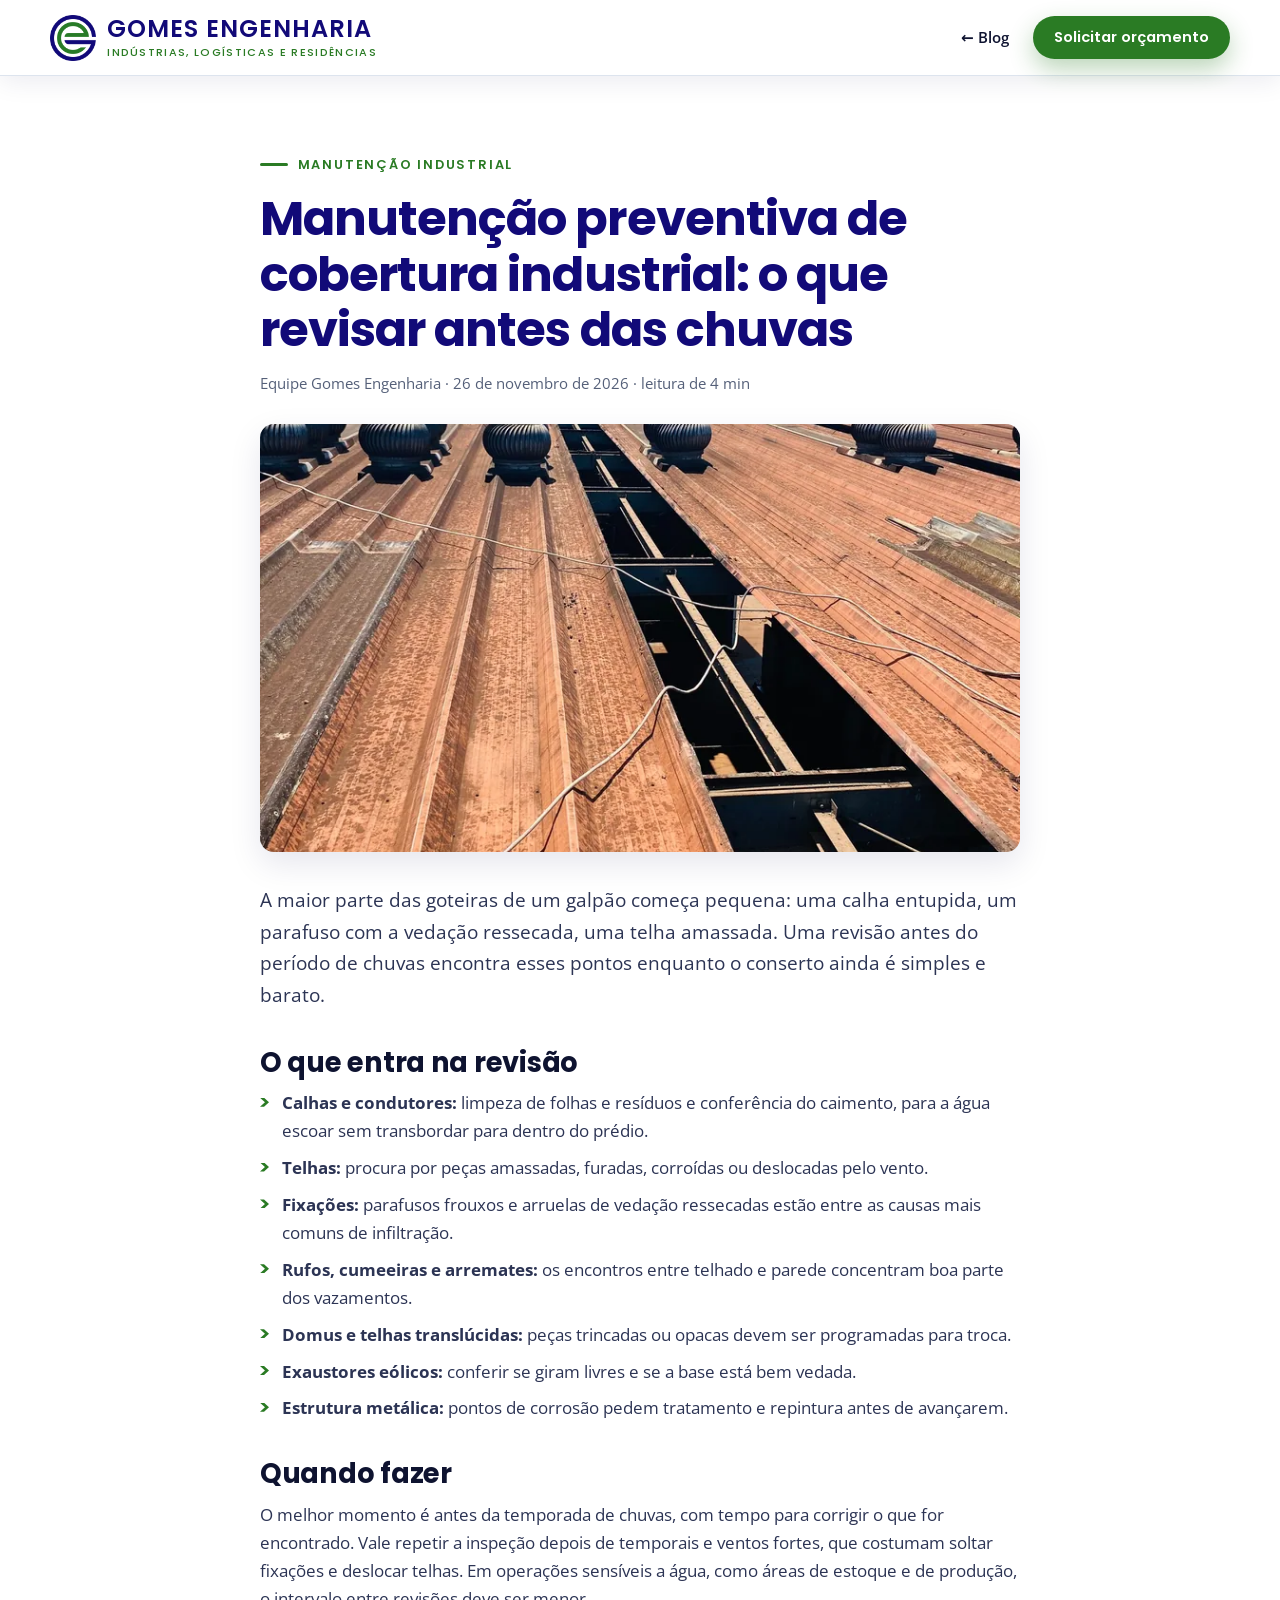
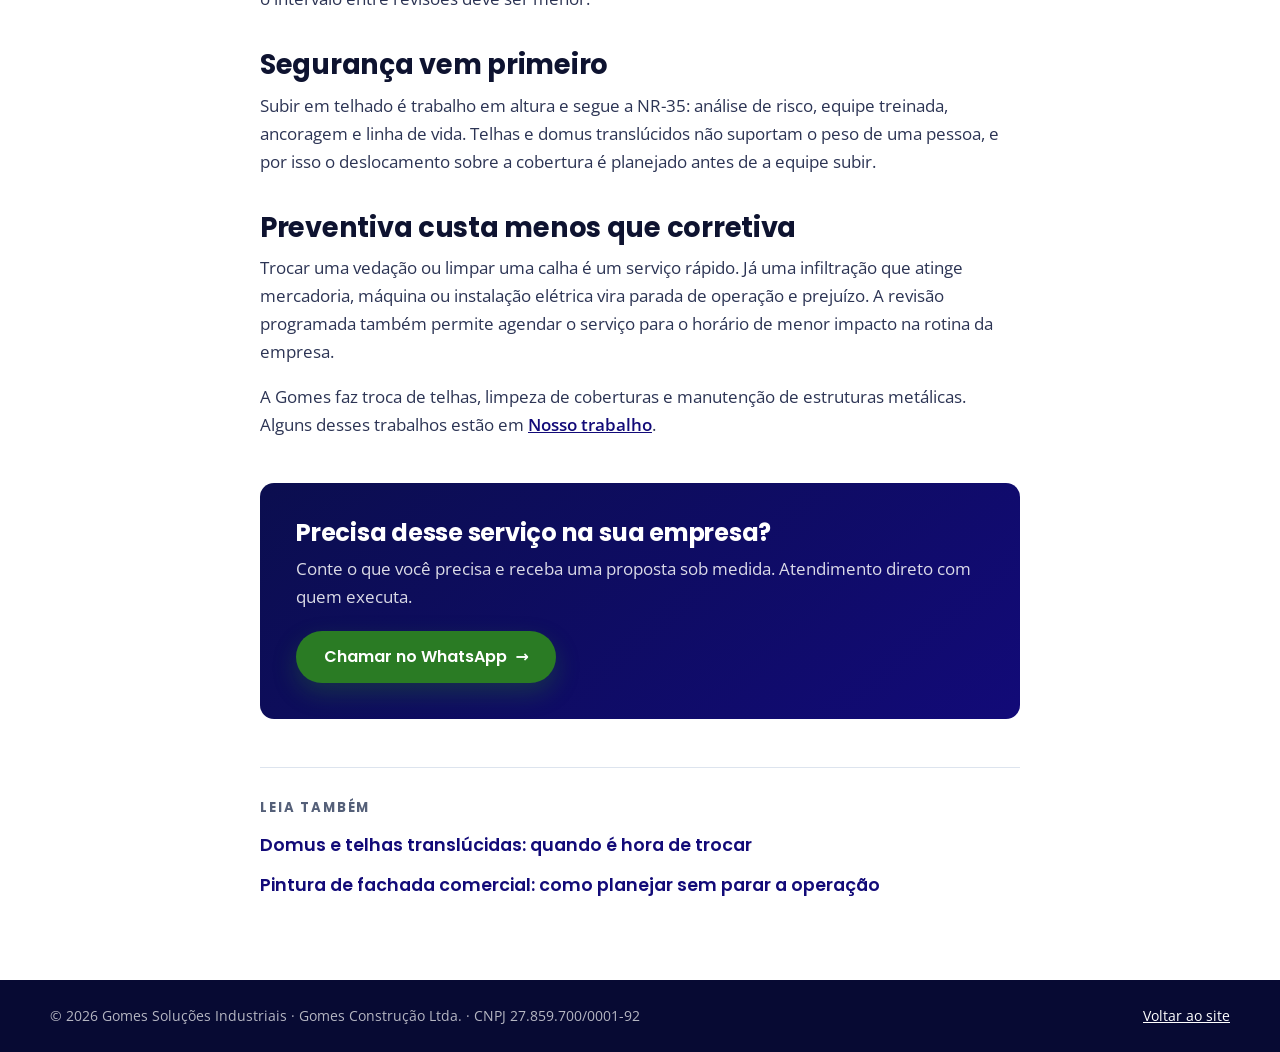
==== blog/manutencao-preventiva-de-cobertura-industrial.html @ 7feea304 "Nosso trabalho em cartões por projeto e blog no lugar de Projetos - Seção Veja nosso trabalho substi" ====
<!DOCTYPE html>
<html lang="pt-BR">
<head>
  <meta charset="utf-8">
  <meta name="viewport" content="width=device-width, initial-scale=1">
  <title>Manutenção preventiva de cobertura industrial: o que revisar antes das chuvas | Gomes Engenharia</title>
  <meta name="description" content="Um roteiro do que inspecionar no telhado do galpão para chegar à temporada de chuvas sem goteiras nem paradas.">
  <meta name="theme-color" content="#0b0e4f">
  <!-- Prévia temporária: impede que o Google indexe este endereço. O script de publicação troca esta linha pelo endereço definitivo. -->
  <meta name="robots" content="noindex, nofollow">

  <meta property="og:type" content="article">
  <meta property="og:locale" content="pt_BR">
  <meta property="og:site_name" content="Gomes Soluções Industriais">
  <meta property="og:title" content="Manutenção preventiva de cobertura industrial: o que revisar antes das chuvas">
  <meta property="og:description" content="Um roteiro do que inspecionar no telhado do galpão para chegar à temporada de chuvas sem goteiras nem paradas.">
  <meta property="og:image" content="../assets/img/projetos/coberturas/capa.webp">
  <meta name="twitter:card" content="summary_large_image">

  <link rel="icon" type="image/png" href="../assets/img/marca/favicon.png">
  <link rel="apple-touch-icon" href="../assets/img/marca/apple-touch-icon.png">

  <link rel="preconnect" href="https://fonts.googleapis.com">
  <link rel="preconnect" href="https://fonts.gstatic.com" crossorigin>
  <link href="https://fonts.googleapis.com/css2?family=Open+Sans:wght@400;600&family=Poppins:wght@500;600;700&display=swap" rel="stylesheet">
  <link rel="stylesheet" href="../assets/css/style.css?v=5">

  <script type="application/ld+json">
  {
    "@context": "https://schema.org",
    "@type": "BlogPosting",
    "headline": "Manutenção preventiva de cobertura industrial: o que revisar antes das chuvas",
    "description": "Um roteiro do que inspecionar no telhado do galpão para chegar à temporada de chuvas sem goteiras nem paradas.",
    "datePublished": "2026-11-26",
    "inLanguage": "pt-BR",
    "author": {
      "@type": "Organization",
      "name": "Gomes Engenharia"
    },
    "publisher": {
      "@type": "Organization",
      "name": "Gomes Soluções Industriais"
    }
  }
  </script>
</head>
<body>
  <a class="skip-link" href="#conteudo">Pular para o conteúdo</a>

  <header class="site-header is-scrolled">
    <div class="container header-inner">
      <a class="brand" href="../" aria-label="Gomes Engenharia, ir para o início">
        <img src="../assets/img/marca/simbolo.png" alt="" width="46" height="46">
        <span class="brand-text"><strong>GOMES ENGENHARIA</strong><small>Indústrias, Logísticas e Residências</small></span>
      </a>
      <nav class="post-nav" aria-label="Principal">
        <a class="post-voltar" href="../#blog">← Blog</a>
        <a class="btn btn-primary btn-sm" href="https://wa.me/5519989090391?text=Ol%C3%A1!%20Gostaria%20de%20solicitar%20um%20or%C3%A7amento." target="_blank" rel="noopener">Solicitar orçamento</a>
      </nav>
    </div>
  </header>

  <main id="conteudo">
    <article class="artigo">
      <p class="eyebrow">Manutenção industrial</p>
      <h1>Manutenção preventiva de cobertura industrial: o que revisar antes das chuvas</h1>
      <p class="artigo-meta">Equipe Gomes Engenharia · <time datetime="2026-11-26">26 de novembro de 2026</time> · leitura de 4 min</p>
      <img class="artigo-capa" src="../assets/img/projetos/coberturas/capa.webp" alt="Cobertura metálica com exaustores eólicos em manutenção" width="800" height="600">
      <p class="artigo-lead">A maior parte das goteiras de um galpão começa pequena: uma calha entupida, um parafuso com a vedação ressecada, uma telha amassada. Uma revisão antes do período de chuvas encontra esses pontos enquanto o conserto ainda é simples e barato.</p>
      <div class="artigo-corpo">
<h2>O que entra na revisão</h2>
<ul>
  <li><strong>Calhas e condutores:</strong> limpeza de folhas e resíduos e conferência do caimento, para a água escoar sem transbordar para dentro do prédio.</li>
  <li><strong>Telhas:</strong> procura por peças amassadas, furadas, corroídas ou deslocadas pelo vento.</li>
  <li><strong>Fixações:</strong> parafusos frouxos e arruelas de vedação ressecadas estão entre as causas mais comuns de infiltração.</li>
  <li><strong>Rufos, cumeeiras e arremates:</strong> os encontros entre telhado e parede concentram boa parte dos vazamentos.</li>
  <li><strong>Domus e telhas translúcidas:</strong> peças trincadas ou opacas devem ser programadas para troca.</li>
  <li><strong>Exaustores eólicos:</strong> conferir se giram livres e se a base está bem vedada.</li>
  <li><strong>Estrutura metálica:</strong> pontos de corrosão pedem tratamento e repintura antes de avançarem.</li>
</ul>

<h2>Quando fazer</h2>
<p>O melhor momento é antes da temporada de chuvas, com tempo para corrigir o que for encontrado. Vale repetir a inspeção depois de temporais e ventos fortes, que costumam soltar fixações e deslocar telhas. Em operações sensíveis a água, como áreas de estoque e de produção, o intervalo entre revisões deve ser menor.</p>

<h2>Segurança vem primeiro</h2>
<p>Subir em telhado é trabalho em altura e segue a NR-35: análise de risco, equipe treinada, ancoragem e linha de vida. Telhas e domus translúcidos não suportam o peso de uma pessoa, e por isso o deslocamento sobre a cobertura é planejado antes de a equipe subir.</p>

<h2>Preventiva custa menos que corretiva</h2>
<p>Trocar uma vedação ou limpar uma calha é um serviço rápido. Já uma infiltração que atinge mercadoria, máquina ou instalação elétrica vira parada de operação e prejuízo. A revisão programada também permite agendar o serviço para o horário de menor impacto na rotina da empresa.</p>
<p>A Gomes faz troca de telhas, limpeza de coberturas e manutenção de estruturas metálicas. Alguns desses trabalhos estão em <a href="../#trabalho">Nosso trabalho</a>.</p>
      </div>

      <aside class="artigo-cta">
        <h2>Precisa desse serviço na sua empresa?</h2>
        <p>Conte o que você precisa e receba uma proposta sob medida. Atendimento direto com quem executa.</p>
        <a class="btn btn-primary btn-seta" href="https://wa.me/5519989090391?text=Ol%C3%A1!%20Gostaria%20de%20solicitar%20um%20or%C3%A7amento." target="_blank" rel="noopener">Chamar no WhatsApp</a>
      </aside>

      <nav class="artigo-outros" aria-label="Outros artigos">
        <h2>Leia também</h2>
        <ul>
        <li><a href="quando-trocar-domus-e-telhas-translucidas.html">Domus e telhas translúcidas: quando é hora de trocar</a></li>
        <li><a href="pintura-de-fachada-comercial-sem-parar-a-operacao.html">Pintura de fachada comercial: como planejar sem parar a operação</a></li>
        </ul>
      </nav>
    </article>
  </main>

  <footer class="rodape-simples">
    <div class="container">
      <p>© 2026 Gomes Soluções Industriais · Gomes Construção Ltda. · CNPJ 27.859.700/0001-92</p>
      <p><a href="../">Voltar ao site</a></p>
    </div>
  </footer>
</body>
</html>
---- assets/css/style.css ----
/* ==========================================================================
   Gomes Soluções Industriais — estilos do site
   Cores e fontes da marca ficam nas variáveis abaixo.
   ========================================================================== */

:root {
  --navy-950: #070a33;
  --navy-900: #0b0e4f;
  --navy-700: #120a78;   /* azul do logo */
  --navy-500: #2b30a6;
  --green-700: #23661e;
  --green-600: #2a7b24;  /* verde do logo */
  --green-400: #5fd072;
  --ink: #0e1330;
  --muted: #556079;
  --line: #dde4ee;
  --bg: #ffffff;
  --bg-soft: #f2f5f9;
  --radius: 14px;
  --shadow: 0 12px 32px rgba(11, 14, 79, .10);
  --shadow-lg: 0 24px 60px rgba(7, 10, 51, .22);
  --container: 1180px;
  --header-h: 76px;
  --font-title: "Poppins", "Segoe UI", system-ui, sans-serif;
  --font-body: "Open Sans", "Segoe UI", system-ui, sans-serif;
}

*, *::before, *::after { box-sizing: border-box; }

html { scroll-behavior: smooth; scroll-padding-top: calc(var(--header-h) + 12px); }

body {
  margin: 0;
  font-family: var(--font-body);
  font-size: 1.0625rem;
  line-height: 1.65;
  color: var(--ink);
  background: var(--bg);
  -webkit-font-smoothing: antialiased;
}

img { max-width: 100%; height: auto; display: block; }
a { color: inherit; }
ul { margin: 0; padding: 0; list-style: none; }
p { margin: 0 0 1em; }
h1, h2, h3, h4 { font-family: var(--font-title); line-height: 1.15; margin: 0 0 .5em; letter-spacing: -.01em; }
h2 { font-size: clamp(1.75rem, 1.2rem + 2vw, 2.6rem); font-weight: 700; }
h3 { font-size: 1.2rem; font-weight: 600; }

:focus-visible { outline: 3px solid var(--green-400); outline-offset: 3px; border-radius: 4px; }

.container { width: min(100% - 2.5rem, var(--container)); margin-inline: auto; }

.sr-only {
  position: absolute; width: 1px; height: 1px; padding: 0; margin: -1px;
  overflow: hidden; clip: rect(0, 0, 0, 0); white-space: nowrap; border: 0;
}

.skip-link {
  position: absolute; left: 1rem; top: -4rem; z-index: 200;
  background: var(--navy-900); color: #fff; padding: .7rem 1rem; border-radius: 8px;
}
.skip-link:focus { top: 1rem; }

/* ---------- botões ---------- */
.btn {
  display: inline-flex; align-items: center; justify-content: center; gap: .55rem;
  font-family: var(--font-title); font-weight: 600; font-size: 1rem; line-height: 1;
  padding: 1rem 1.6rem; border-radius: 999px; border: 2px solid transparent;
  text-decoration: none; cursor: pointer;
  transition: transform .18s ease, background-color .18s ease, box-shadow .18s ease, border-color .18s ease;
}
.btn svg { width: 1.25em; height: 1.25em; fill: currentColor; flex: none; }
.btn:hover { transform: translateY(-2px); }
.btn-primary { background: var(--green-600); color: #fff; box-shadow: 0 10px 24px rgba(42, 123, 36, .32); }
.btn-primary:hover { background: var(--green-700); }
.btn-ghost { border-color: rgba(255, 255, 255, .55); color: #fff; }
.btn-ghost:hover { background: rgba(255, 255, 255, .12); border-color: #fff; }
.btn-sm { padding: .75rem 1.2rem; font-size: .92rem; }
.btn-block { width: 100%; }

/* ---------- textos de apoio ---------- */
.eyebrow {
  display: inline-flex; align-items: center; gap: .6rem;
  font-family: var(--font-title); font-weight: 600; font-size: .8rem;
  letter-spacing: .14em; text-transform: uppercase; color: var(--green-600);
  margin-bottom: 1rem;
}
.eyebrow::before { content: ""; width: 28px; height: 3px; border-radius: 2px; background: currentColor; }
.eyebrow-light { color: var(--green-400); }

.section { padding: clamp(4rem, 3rem + 5vw, 7rem) 0; }
.section-soft { background: var(--bg-soft); }
.section-head { max-width: 720px; margin-bottom: clamp(2rem, 1.5rem + 2vw, 3.25rem); }
.section-head p:last-child { color: var(--muted); font-size: 1.1rem; margin: 0; }

/* ---------- cabeçalho ---------- */
.site-header {
  position: sticky; top: 0; z-index: 100; height: var(--header-h);
  background: rgba(255, 255, 255, .94); backdrop-filter: saturate(160%) blur(10px);
  border-bottom: 1px solid transparent; transition: border-color .2s ease, box-shadow .2s ease;
}
.site-header.is-scrolled { border-color: var(--line); box-shadow: 0 6px 24px rgba(11, 14, 79, .08); }
.header-inner { height: 100%; display: flex; align-items: center; justify-content: space-between; gap: 1.5rem; }

.brand { display: inline-flex; align-items: center; gap: .7rem; text-decoration: none; color: var(--navy-700); }
.brand img { width: 46px; height: 46px; }
.brand-text { display: flex; flex-direction: column; line-height: 1; }
/* "GOMES ENGENHARIA" em cima e a frase embaixo, cada uma numa linha só e com a mesma largura */
.brand-text strong { font-family: var(--font-title); font-weight: 600; font-size: 1.5rem; letter-spacing: .04em; white-space: nowrap; }
.brand-text small { font-family: var(--font-title); font-weight: 500; font-size: .69rem; letter-spacing: .12em; text-transform: uppercase; white-space: nowrap; margin-top: .35rem; color: var(--green-600); }
.brand-light { color: #fff; }
.brand-light .brand-text small { color: var(--green-400); }

.site-nav { display: flex; align-items: center; gap: 1.75rem; }
.site-nav ul { display: flex; gap: 1.6rem; }
.site-nav ul a {
  position: relative; text-decoration: none; font-weight: 600; font-size: .95rem; color: var(--ink); padding: .4rem 0;
}
.site-nav ul a::after {
  content: ""; position: absolute; left: 0; right: 0; bottom: -2px; height: 3px; border-radius: 2px;
  background: var(--green-600); transform: scaleX(0); transform-origin: left; transition: transform .2s ease;
}
.site-nav ul a:hover::after, .site-nav ul a.is-active::after { transform: scaleX(1); }

.menu-toggle {
  display: none; width: 46px; height: 46px; border: 0; border-radius: 10px;
  background: var(--bg-soft); cursor: pointer; align-items: center; justify-content: center;
}
.menu-toggle-bars, .menu-toggle-bars::before, .menu-toggle-bars::after {
  display: block; width: 22px; height: 2.5px; border-radius: 2px; background: var(--navy-700);
  transition: transform .2s ease, opacity .2s ease;
}
.menu-toggle-bars { position: relative; }
.menu-toggle-bars::before, .menu-toggle-bars::after { content: ""; position: absolute; left: 0; }
.menu-toggle-bars::before { top: -7px; }
.menu-toggle-bars::after { top: 7px; }
.menu-toggle[aria-expanded="true"] .menu-toggle-bars { background: transparent; }
.menu-toggle[aria-expanded="true"] .menu-toggle-bars::before { transform: translateY(7px) rotate(45deg); }
.menu-toggle[aria-expanded="true"] .menu-toggle-bars::after { transform: translateY(-7px) rotate(-45deg); }

/* ---------- setas (elemento gráfico da marca) ---------- */
.chevrons { display: flex; gap: 0; pointer-events: none; }
.chevrons i {
  display: block; width: 74px; height: 120px; margin-left: -22px;
  background: rgba(255, 255, 255, .13);
  clip-path: polygon(0 0, 46% 0, 100% 50%, 46% 100%, 0 100%, 54% 50%);
}
.chevrons i:first-child { margin-left: 0; }
.chevrons-sm i { width: 30px; height: 46px; margin-left: -9px; background: var(--green-400); }

/* ---------- início ---------- */
.hero {
  position: relative; isolation: isolate; overflow: hidden;
  min-height: min(88vh, 820px); display: flex; align-items: center;
  color: #fff; background: var(--navy-950);
  padding: clamp(4rem, 3rem + 5vw, 7rem) 0 clamp(6rem, 4rem + 6vw, 9rem);
}
.hero-bg { position: absolute; inset: 0; z-index: -2; }
.hero-bg img { width: 100%; height: 100%; object-fit: cover; }
.hero::before {
  content: ""; position: absolute; inset: 0; z-index: -1;
  background: linear-gradient(100deg, rgba(7, 10, 51, .95) 0%, rgba(11, 14, 79, .88) 50%, rgba(13, 12, 96, .8) 100%);
}
.hero-inner {
  display: grid; align-items: center; column-gap: clamp(1.5rem, 4vw, 4rem);
  grid-template-columns: minmax(0, 1.1fr) minmax(0, .9fr);
  grid-template-areas: "head stage" "body stage";
}
.hero-head { grid-area: head; align-self: end; }
.hero-body { grid-area: body; align-self: start; }
.hero h1 {
  font-size: clamp(2.4rem, 1.2rem + 4vw, 4rem); font-weight: 700; letter-spacing: -.025em;
  margin-bottom: 1.25rem;
}
.hero h1 span { color: var(--green-400); }
.hero .lead { font-size: clamp(1.05rem, 1rem + .4vw, 1.3rem); max-width: 56ch; color: rgba(255, 255, 255, .88); margin-bottom: 2rem; }
.hero-actions { display: flex; flex-wrap: wrap; gap: .9rem; margin-bottom: 2.25rem; }
.hero-points { display: flex; flex-wrap: wrap; gap: .6rem 1.75rem; font-size: .95rem; color: rgba(255, 255, 255, .85); }
.hero-points li { display: flex; align-items: center; gap: .55rem; }
.hero-points li::before {
  content: ""; width: 18px; height: 18px; flex: none; border-radius: 50%;
  background: var(--green-400) url("data:image/svg+xml,%3Csvg xmlns='http://www.w3.org/2000/svg' viewBox='0 0 24 24' fill='none' stroke='%23070a33' stroke-width='3.500' stroke-linecap='round' stroke-linejoin='round'%3E%3Cpath d='m6 12.500 4 4 8-9'/%3E%3C/svg%3E") center / 12px no-repeat;
}
/* ---------- galpão 3D interativo ---------- */
.stage { grid-area: stage; position: relative; justify-self: center; width: min(540px, 100%); aspect-ratio: 1 / 1; }
.stage-ring { position: absolute; inset: 1%; border-radius: 50%; border: 1px solid rgba(255, 255, 255, .13); }
.stage-ring::before {
  content: ""; position: absolute; inset: 7%; border-radius: 50%;
  border: 1.500px dashed rgba(95, 208, 114, .38); animation: girar 60s linear infinite;
}
.stage-halo {
  position: absolute; inset: 9%; border-radius: 50%;
  background: radial-gradient(circle at 38% 30%, rgba(150, 175, 255, .42) 0%, rgba(61, 74, 214, .26) 42%, rgba(7, 10, 51, 0) 72%);
}
.stage-pulse { position: absolute; inset: 9%; border-radius: 50%; border: 2px solid var(--green-400); opacity: 0; pointer-events: none; }
.stage.is-done .stage-pulse { animation: pulso 1.600s ease-out 2; }
.stage-shadow {
  position: absolute; left: 50%; bottom: 17%; width: 66%; height: 9%; transform: translateX(-50%);
  border-radius: 50%; background: radial-gradient(closest-side, rgba(0, 0, 0, .5), transparent);
}
.stage canvas {
  position: absolute; inset: 0; width: 100%; height: 100%;
  cursor: grab; touch-action: pan-y; opacity: 0; transition: opacity .6s ease;
}
.stage.has-3d canvas { opacity: 1; }
.stage canvas.is-dragging { cursor: grabbing; }
.stage-fallback { position: absolute; inset: 0; display: grid; place-items: center; transition: opacity .4s ease; }
.stage-fallback svg { width: 78%; height: 78%; }
.stage.has-3d .stage-fallback { opacity: 0; pointer-events: none; }
.stage.has-3d .stage-shadow { opacity: .55; }

.stage-chip, .stage-hint {
  position: absolute; left: 50%; transform: translateX(-50%); margin: 0; z-index: 3; white-space: nowrap;
  display: inline-flex; align-items: center; gap: .5rem; border-radius: 999px;
  opacity: 0; transition: opacity .5s ease; pointer-events: none;
}
.stage.has-3d .stage-chip, .stage.has-3d .stage-hint { opacity: 1; }
.stage-chip {
  top: 4%; padding: .5rem 1rem; font-family: var(--font-title); font-weight: 600; font-size: .86rem; color: #fff;
  background: rgba(7, 10, 51, .55); border: 1px solid rgba(255, 255, 255, .22); backdrop-filter: blur(8px);
}
.stage-chip i { width: 9px; height: 9px; border-radius: 50%; background: #f2b705; transition: background-color .3s ease, box-shadow .3s ease; }
.stage-chip.is-done i { background: var(--green-400); box-shadow: 0 0 0 4px rgba(95, 208, 114, .28); }
.stage-hint { bottom: 3%; font-size: .8rem; color: rgba(255, 255, 255, .72); }
.stage-hint svg { width: 18px; height: 18px; fill: none; stroke: currentColor; stroke-width: 2; stroke-linecap: round; stroke-linejoin: round; }
.stage.was-dragged .stage-hint { opacity: 0; }

@keyframes girar { to { transform: rotate(360deg); } }
@keyframes pulso { 0% { opacity: .8; transform: scale(.92); } 100% { opacity: 0; transform: scale(1.12); } }

/* ---------- números ---------- */
.stats { position: relative; z-index: 2; margin-top: -4.25rem; }
.stats-grid {
  display: grid; grid-template-columns: repeat(3, 1fr);
  background: #fff; border-radius: var(--radius); box-shadow: var(--shadow-lg); overflow: hidden;
}
.stat { padding: 1.75rem 2rem; border-left: 1px solid var(--line); }
.stat:first-child { border-left: 0; }
.stat strong { display: block; font-family: var(--font-title); font-weight: 700; font-size: clamp(1.6rem, 1.2rem + 1.4vw, 2.3rem); color: var(--navy-700); line-height: 1.1; margin-bottom: .35rem; }
.stat > span { color: var(--muted); font-size: .98rem; line-height: 1.45; display: block; }

/* ---------- quem somos ---------- */
.split { display: grid; grid-template-columns: minmax(0, 5fr) minmax(0, 6fr); gap: clamp(2rem, 1rem + 5vw, 5rem); align-items: center; }
.split-media { position: relative; }
.split-media img { border-radius: var(--radius); box-shadow: var(--shadow-lg); width: 100%; aspect-ratio: 9 / 10; object-fit: cover; }
.split-media::before {
  content: ""; position: absolute; inset: 1.25rem -1.25rem -1.25rem 1.25rem; z-index: -1;
  border-radius: var(--radius); background: var(--navy-700);
}
.badge-anos {
  position: absolute; left: -1rem; bottom: 2rem; background: var(--green-600); color: #fff;
  border-radius: 12px; padding: 1rem 1.25rem; box-shadow: var(--shadow-lg); line-height: 1.1;
}
.badge-anos strong { display: block; font-family: var(--font-title); font-size: 2.1rem; font-weight: 700; }
.badge-anos span { font-size: .82rem; letter-spacing: .04em; }
.split-text > p:not(.eyebrow) { color: #2c3454; }

.proposito {
  margin: 1.75rem 0; padding: 1.4rem 1.6rem; border-left: 4px solid var(--green-600);
  background: var(--bg-soft); border-radius: 0 var(--radius) var(--radius) 0;
}
.proposito p { margin: 0; }
.proposito-titulo { font-family: var(--font-title); font-weight: 600; color: var(--navy-700); margin-bottom: .35rem !important; }

.pilares { display: grid; grid-template-columns: repeat(3, 1fr); gap: 1rem; }
.pilares li { border-top: 3px solid var(--navy-700); padding-top: .85rem; }
.pilares strong { display: block; font-family: var(--font-title); font-weight: 600; color: var(--navy-700); }
.pilares span { font-size: .92rem; color: var(--muted); line-height: 1.45; display: block; }

/* ---------- nosso trabalho: um cartão quadrado por cliente ---------- */
.acervo { display: grid; grid-template-columns: repeat(3, 1fr); gap: 1.5rem; }
.pasta-card {
  position: relative; isolation: isolate; display: grid; place-items: center; aspect-ratio: 1 / 1;
  width: 100%; padding: 1.25rem; border: 0; border-radius: 18px; overflow: hidden; cursor: pointer;
  font: inherit; color: #fff; text-align: center; background: var(--navy-900); box-shadow: var(--shadow);
}
.pasta-card-fundo {
  position: absolute; inset: 0; z-index: -2; width: 100%; height: 100%; object-fit: cover;
  transition: transform .7s cubic-bezier(.2, .7, .2, 1);
}
.pasta-card::after {
  content: ""; position: absolute; inset: 0; z-index: -1;
  background: linear-gradient(180deg, rgba(7, 10, 51, .38) 0%, rgba(7, 10, 51, .84) 100%);
  transition: opacity .35s ease;
}
.pasta-card-frente { display: flex; flex-direction: column; align-items: center; gap: .7rem; }
.pasta-card-logo {
  width: clamp(84px, 38%, 148px); aspect-ratio: 1 / 1; padding: 9%; border-radius: 50%; background: #fff;
  display: grid; place-items: center; box-shadow: 0 14px 34px rgba(0, 0, 0, .35);
  transition: transform .35s cubic-bezier(.2, .7, .2, 1);
}
.pasta-card-logo img { width: 100%; height: 100%; object-fit: contain; border-radius: 50%; }
.pasta-card-nome { font-family: var(--font-title); font-weight: 600; font-size: clamp(1.2rem, 1rem + 1vw, 1.7rem); line-height: 1.15; letter-spacing: -.01em; }
.pasta-card-meta {
  font-size: .82rem; font-weight: 600; padding: .35rem .8rem; border-radius: 999px;
  background: rgba(255, 255, 255, .16); border: 1px solid rgba(255, 255, 255, .28); backdrop-filter: blur(6px);
}
button.pasta-card:hover .pasta-card-fundo, button.pasta-card:focus-visible .pasta-card-fundo { transform: scale(1.08); }
button.pasta-card:hover::after { opacity: .82; }
button.pasta-card:hover .pasta-card-logo, button.pasta-card:focus-visible .pasta-card-logo { transform: translateY(-5px) scale(1.06); }
button.pasta-card:active .pasta-card-logo { transform: scale(.94); }
/* logos que são uma palavra (não um símbolo redondo) ficam numa plaquinha retangular */
.pasta-card-logo.is-larga { width: clamp(96px, 52%, 190px); aspect-ratio: 5 / 2; padding: 5% 7%; border-radius: 14px; }
.pasta-card-logo.is-larga img { border-radius: 0; }
.pasta-card-sub { font-size: .95rem; line-height: 1.35; color: rgba(255, 255, 255, .86); max-width: 24ch; }
/* último cartão: chamada para orçamento */
.pasta-card-cta {
  cursor: default; padding: 1.75rem; place-items: center start; text-align: left;
  background: linear-gradient(140deg, var(--navy-900), var(--navy-700));
}
.pasta-card-cta::after { display: none; }
.pasta-card-cta .pasta-card-frente { align-items: flex-start; gap: .6rem; }
.pasta-card-cta h3 { font-size: clamp(1.2rem, 1rem + .9vw, 1.5rem); margin: .6rem 0 0; }
.pasta-card-cta p { margin: 0 0 .5rem; color: rgba(255, 255, 255, .82); font-size: .98rem; }

/* ---------- blog: cartões na página inicial ---------- */
.posts { display: grid; grid-template-columns: repeat(3, 1fr); gap: 1.75rem; }
.post-card { display: flex; flex-direction: column; }
.post-capa { display: block; border-radius: 16px; overflow: hidden; background: var(--navy-900); }
.post-capa img { width: 100%; aspect-ratio: 16 / 10; object-fit: cover; transition: transform .45s ease, opacity .3s ease; }
.post-card:hover .post-capa img { transform: scale(1.06); opacity: .86; }
.post-info { padding: 1.1rem .15rem 0; display: flex; flex-direction: column; flex: 1; }
.post-cat { font-family: var(--font-title); font-size: .72rem; font-weight: 600; letter-spacing: .12em; text-transform: uppercase; color: var(--green-400); margin-bottom: .5rem; }
.post-info h3 { font-size: 1.25rem; font-weight: 600; line-height: 1.3; margin-bottom: .55rem; }
.post-info h3 a { text-decoration: none; }
.post-info h3 a:hover { text-decoration: underline; }
.post-resumo { color: rgba(255, 255, 255, .7); font-size: .97rem; margin-bottom: 1rem; }
.post-card .link-seta { margin-top: auto; align-self: flex-start; color: #fff; }

/* ---------- blog: página do artigo (blog/*.html) ---------- */
.post-nav { display: flex; align-items: center; gap: 1.5rem; }
.post-voltar { font-weight: 600; font-size: .95rem; text-decoration: none; color: var(--ink); white-space: nowrap; }
.post-voltar:hover { color: var(--green-600); }
.artigo { width: min(100% - 2.5rem, 760px); margin-inline: auto; padding: clamp(2.5rem, 2rem + 3vw, 4.5rem) 0 clamp(3rem, 2rem + 4vw, 5rem); }
.artigo h1 { font-size: clamp(1.9rem, 1.3rem + 2.6vw, 3rem); font-weight: 700; letter-spacing: -.02em; color: var(--navy-700); margin-bottom: .9rem; }
.artigo-meta { color: var(--muted); font-size: .95rem; margin-bottom: 1.75rem; }
.artigo-capa { width: 100%; aspect-ratio: 16 / 9; object-fit: cover; border-radius: var(--radius); box-shadow: var(--shadow); margin-bottom: 2rem; }
.artigo-lead { font-size: 1.2rem; color: #2c3454; }
.artigo-corpo h2 { font-size: clamp(1.35rem, 1.1rem + 1vw, 1.7rem); color: var(--ink); margin: 2.25rem 0 .7rem; }
.artigo-corpo p { color: #2c3454; }
.artigo-corpo ul { display: grid; gap: .55rem; margin: 0 0 1.25rem; }
.artigo-corpo li { position: relative; padding-left: 1.4rem; color: #2c3454; }
.artigo-corpo li::before {
  content: ""; position: absolute; left: 0; top: .5em; width: 9px; height: 9px;
  background: var(--green-600); clip-path: polygon(0 0, 45% 0, 100% 50%, 45% 100%, 0 100%, 55% 50%);
}
.artigo-corpo a { color: var(--navy-700); font-weight: 600; }
.artigo-cta {
  margin-top: 2.75rem; padding: clamp(1.5rem, 1rem + 2vw, 2.25rem); border-radius: var(--radius); color: #fff;
  background: linear-gradient(140deg, var(--navy-900), var(--navy-700));
}
.artigo-cta h2 { color: #fff; font-size: 1.5rem; margin: 0 0 .5rem; }
.artigo-cta p { color: rgba(255, 255, 255, .85); margin-bottom: 1.25rem; }
.artigo-outros { margin-top: 3rem; padding-top: 2rem; border-top: 1px solid var(--line); }
.artigo-outros h2 { font-size: .82rem; letter-spacing: .14em; text-transform: uppercase; color: var(--muted); margin-bottom: 1rem; }
.artigo-outros ul { display: grid; gap: .7rem; }
.artigo-outros a { font-family: var(--font-title); font-weight: 600; font-size: 1.1rem; color: var(--navy-700); text-decoration: none; }
.artigo-outros a:hover { text-decoration: underline; }
.rodape-simples { background: var(--navy-950); color: rgba(255, 255, 255, .7); font-size: .88rem; padding: 1.5rem 0; }
.rodape-simples .container { display: flex; flex-wrap: wrap; justify-content: space-between; gap: .5rem 2rem; }
.rodape-simples p { margin: 0; }
.rodape-simples a { color: #fff; }

/* ---------- pasta aberta: vídeos, fotos e descrição ---------- */
.pasta {
  position: fixed; inset: 0; z-index: 250; display: grid; place-items: center; padding: 1.25rem;
  background: rgba(4, 6, 30, 0); transition: background-color .4s ease;
}
.pasta[hidden] { display: none; }
.pasta.is-open { background: rgba(4, 6, 30, .82); }
.pasta-painel {
  position: relative; width: min(100%, 1040px); max-height: calc(100vh - 2.5rem); max-height: calc(100dvh - 2.5rem);
  display: flex; flex-direction: column; overflow: hidden; border-radius: 20px; background: #fff; box-shadow: var(--shadow-lg);
  transform-origin: 0 0; opacity: 0;
  transition: transform .42s cubic-bezier(.2, .8, .2, 1), opacity .3s ease;
}
.pasta.is-open .pasta-painel { opacity: 1; }
.pasta-conteudo { min-height: 0; overflow-y: auto; overscroll-behavior: contain; padding: clamp(1.25rem, .8rem + 2.4vw, 2.75rem); opacity: 0; transform: translateY(14px); transition: opacity .2s ease, transform .2s ease; }
.pasta.is-open .pasta-conteudo { opacity: 1; transform: none; transition: opacity .4s ease .22s, transform .4s ease .22s; }
.pasta .pasta-fechar { position: absolute; top: .9rem; right: 1.4rem; z-index: 2; background: var(--navy-900); box-shadow: 0 6px 18px rgba(7, 10, 51, .3); }
.pasta .pasta-fechar:hover { background: var(--navy-700); }
.pasta-topo { display: flex; align-items: center; gap: 1.1rem; margin-bottom: 1.5rem; padding-right: 3.5rem; }
.pasta-logo { flex: none; width: 76px; height: 76px; padding: 8px; border-radius: 50%; background: #fff; border: 1px solid var(--line); box-shadow: var(--shadow); }
.pasta-logo img { width: 100%; height: 100%; object-fit: contain; border-radius: 50%; }
.pasta-logo[hidden] { display: none; }
.pasta-logo.is-larga { width: auto; height: 64px; padding: 10px 14px; border-radius: 14px; }
.pasta-logo.is-larga img { width: auto; border-radius: 0; }
#pasta-descricao[hidden], #pasta-itens:empty { display: none; }
.pasta-topo h2 { margin: 0; color: var(--navy-700); }
.pasta-local { margin: 0 0 .2rem; font-family: var(--font-title); font-size: .76rem; font-weight: 600; letter-spacing: .12em; text-transform: uppercase; color: var(--green-600); }
.pasta-texto { max-width: 72ch; }
.pasta-texto h3 { font-size: 1.3rem; color: var(--ink); }
.pasta-texto p { color: var(--muted); }
.pasta-texto ul { display: grid; grid-template-columns: repeat(2, minmax(0, 1fr)); gap: .5rem 1.5rem; font-size: .97rem; }
.pasta-texto li { position: relative; padding-left: 1.35rem; line-height: 1.45; }
.pasta-texto li::before {
  content: ""; position: absolute; left: 0; top: .42em; width: 9px; height: 9px;
  background: var(--green-600); clip-path: polygon(0 0, 45% 0, 100% 50%, 45% 100%, 0 100%, 55% 50%);
}
.pasta-sub {
  display: flex; align-items: center; gap: .8rem; margin: 2.25rem 0 1rem;
  font-size: .8rem; font-weight: 600; letter-spacing: .14em; text-transform: uppercase; color: var(--navy-700);
}
.pasta-sub::after { content: ""; flex: 1; height: 1px; background: var(--line); }
.pasta-sub[hidden] { display: none; }
.pasta-videos { display: grid; grid-template-columns: repeat(2, minmax(0, 1fr)); gap: 1.1rem; }
.pasta-video { margin: 0; }
.pasta-video video { display: block; width: 100%; aspect-ratio: 16 / 9; border-radius: 12px; background: var(--navy-950); object-fit: cover; }
.pasta-video figcaption { margin-top: .5rem; font-size: .92rem; font-weight: 600; color: var(--ink); }
.pasta-fotos { display: grid; grid-template-columns: repeat(3, minmax(0, 1fr)); gap: .7rem; }
.pasta-foto { padding: 0; border: 0; border-radius: 10px; overflow: hidden; cursor: zoom-in; background: var(--navy-900); aspect-ratio: 4 / 3; }
.pasta-foto img { width: 100%; height: 100%; object-fit: cover; transition: transform .4s ease, opacity .3s ease; }
.pasta-foto:hover img, .pasta-foto:focus-visible img { transform: scale(1.07); opacity: .85; }

/* ---------- serviços: lista grande que abre ---------- */
.servicos-wrap { display: grid; grid-template-columns: minmax(0, 4fr) minmax(0, 8fr); gap: clamp(2rem, 1rem + 4vw, 5rem); align-items: start; }
.servicos-head { position: sticky; top: calc(var(--header-h) + 2rem); margin-bottom: 0; }
.servicos-head h2 { font-size: clamp(1.5rem, 1.1rem + 1.3vw, 2.1rem); line-height: 1.25; margin-bottom: 1.5rem; }
.servicos-lista { border-top: 1px solid var(--line); }
.servico-item { border-bottom: 1px solid var(--line); }
.servico-item h3 { margin: 0; font-size: inherit; font-weight: inherit; letter-spacing: inherit; }
.servico-btn {
  width: 100%; display: grid; grid-template-columns: 3.2rem minmax(0, 1fr) auto; align-items: center; gap: .5rem;
  padding: clamp(1.1rem, .8rem + 1vw, 1.75rem) 0; background: none; border: 0; text-align: left; cursor: pointer;
  color: var(--ink); font: inherit;
}
.servico-num { font-family: var(--font-title); font-weight: 600; font-size: .85rem; color: var(--muted); transition: color .2s ease; }
.servico-nome {
  font-family: var(--font-title); font-weight: 500; font-size: clamp(1.3rem, 1rem + 1.9vw, 2.6rem);
  line-height: 1.15; letter-spacing: -.02em; transition: color .2s ease, transform .3s ease;
}
.servico-btn:hover .servico-nome { color: var(--navy-700); transform: translateX(8px); }
.servico-item.is-open .servico-nome { color: var(--navy-700); }
.servico-item.is-open .servico-num { color: var(--green-600); }
.servico-mais {
  position: relative; width: 44px; height: 44px; border-radius: 50%; border: 1.500px solid var(--line);
  transition: background-color .2s ease, border-color .2s ease;
}
.servico-mais::before, .servico-mais::after {
  content: ""; position: absolute; left: 50%; top: 50%; width: 16px; height: 2px; border-radius: 2px;
  background: var(--navy-700); transform: translate(-50%, -50%); transition: transform .3s ease, background-color .2s ease;
}
.servico-mais::after { transform: translate(-50%, -50%) rotate(90deg); }
.servico-item.is-open .servico-mais { background: var(--navy-700); border-color: var(--navy-700); }
.servico-item.is-open .servico-mais::before, .servico-item.is-open .servico-mais::after { background: #fff; }
.servico-item.is-open .servico-mais::after { transform: translate(-50%, -50%) rotate(0deg); }
.servico-painel { display: grid; grid-template-rows: 0fr; transition: grid-template-rows .45s ease; }
.servico-item.is-open .servico-painel { grid-template-rows: 1fr; }
.servico-conteudo {
  min-height: 0; overflow: hidden; visibility: hidden; transition: visibility 0s .45s;
  display: grid; grid-template-columns: minmax(0, 1fr) 240px; gap: 2rem; padding-left: 3.7rem;
}
.servico-item.is-open .servico-conteudo { visibility: visible; transition-delay: 0s; }
.servico-conteudo > div { padding-bottom: 1.75rem; }
.servico-conteudo p { color: var(--muted); margin-bottom: .9rem; }
.servico-conteudo ul { display: grid; gap: .45rem; font-size: .97rem; }
.servico-conteudo li { position: relative; padding-left: 1.35rem; line-height: 1.45; }
.servico-conteudo li::before {
  content: ""; position: absolute; left: 0; top: .42em; width: 9px; height: 9px;
  background: var(--green-600); clip-path: polygon(0 0, 45% 0, 100% 50%, 45% 100%, 0 100%, 55% 50%);
}
.servico-foto { width: 100%; aspect-ratio: 4 / 3; object-fit: cover; border-radius: 12px; margin-bottom: 1.75rem; }
html:not(.js) .servico-painel { grid-template-rows: 1fr; }
html:not(.js) .servico-conteudo { visibility: visible; }

/* ---------- projetos ---------- */
.filtros { display: flex; flex-wrap: wrap; gap: .6rem; margin-bottom: 2rem; }
.filtro {
  font-family: var(--font-title); font-weight: 500; font-size: .92rem; cursor: pointer;
  padding: .65rem 1.15rem; border-radius: 999px; border: 1.500px solid var(--line); background: #fff; color: var(--ink);
  transition: background-color .18s ease, color .18s ease, border-color .18s ease;
}
.filtro:hover { border-color: var(--navy-700); }
.filtro.is-active { background: var(--navy-700); border-color: var(--navy-700); color: #fff; }

.projetos { display: grid; grid-template-columns: repeat(3, 1fr); gap: 1.5rem; }
.projeto { background: #fff; border-radius: var(--radius); overflow: hidden; box-shadow: var(--shadow); display: flex; flex-direction: column; }
.projeto[hidden] { display: none; }
.projeto-capa {
  position: relative; display: block; width: 100%; padding: 0; border: 0; background: var(--navy-900);
  cursor: zoom-in; overflow: hidden;
}
.projeto-capa img { width: 100%; aspect-ratio: 4 / 3; object-fit: cover; transition: transform .45s ease, opacity .3s ease; }
.projeto-capa:hover img, .projeto-capa:focus-visible img { transform: scale(1.06); opacity: .82; }
.projeto-fotos {
  position: absolute; right: .8rem; bottom: .8rem; display: inline-flex; align-items: center; gap: .4rem;
  background: rgba(7, 10, 51, .82); color: #fff; font-size: .8rem; font-weight: 600;
  padding: .35rem .7rem; border-radius: 999px;
}
.projeto-fotos::before {
  content: ""; width: 14px; height: 14px;
  background: url("data:image/svg+xml,%3Csvg xmlns='http://www.w3.org/2000/svg' viewBox='0 0 24 24' fill='none' stroke='white' stroke-width='2.200' stroke-linecap='round' stroke-linejoin='round'%3E%3Crect x='3' y='5' width='18' height='14' rx='2'/%3E%3Ccircle cx='9' cy='10' r='1.800'/%3E%3Cpath d='m4 17 5-4.500 4 3.500 3-2.500 4 3.500'/%3E%3C/svg%3E") center / contain no-repeat;
}
.projeto-info { padding: 1.25rem 1.4rem 1.5rem; }
.projeto-cat { font-family: var(--font-title); font-size: .72rem; font-weight: 600; letter-spacing: .12em; text-transform: uppercase; color: var(--green-600); margin-bottom: .45rem; }
.projeto-info h3 { font-size: 1.12rem; color: var(--navy-700); margin-bottom: .35rem; }
.projeto-local { margin: 0; color: var(--muted); font-size: .94rem; line-height: 1.45; }

.projeto-cta {
  background: var(--navy-700); color: #fff; padding: 2rem 1.75rem; justify-content: center; align-items: flex-start; gap: .25rem;
  background-image: linear-gradient(140deg, var(--navy-900), var(--navy-700));
}
.projeto-cta h3 { font-size: 1.5rem; margin: 1rem 0 .5rem; }
.projeto-cta p { color: rgba(255, 255, 255, .82); margin-bottom: 1.25rem; }

/* ---------- faixa de logos dos clientes ---------- */
.logos { padding: clamp(2.5rem, 2rem + 2vw, 3.750rem) 0 0; }
.logos-titulo {
  text-align: center; font-family: var(--font-title); font-size: .78rem; font-weight: 600;
  letter-spacing: .14em; text-transform: uppercase; color: var(--muted); margin-bottom: 1.25rem;
}
.logos-faixa {
  display: flex; overflow: hidden;
  -webkit-mask-image: linear-gradient(90deg, transparent, #000 9%, #000 91%, transparent);
  mask-image: linear-gradient(90deg, transparent, #000 9%, #000 91%, transparent);
}
.logos-trilho {
  display: flex; flex: none; align-items: center; gap: clamp(2rem, 4vw, 4rem); padding-right: clamp(2rem, 4vw, 4rem);
  animation: rolar 38s linear infinite;
}
.logos-faixa:hover .logos-trilho { animation-play-state: paused; }
.logos-trilho li { width: 138px; height: 62px; display: grid; place-items: center; flex: none; }
.logos-trilho img { max-width: 100%; max-height: 100%; width: auto; height: auto; object-fit: contain; }
@keyframes rolar { to { transform: translateX(-100%); } }

/* ---------- manifesto (texto grande que acende ao rolar) ---------- */
.manifesto { padding: clamp(3.5rem, 2.5rem + 5vw, 7rem) 0 clamp(.5rem, 2vw, 2rem); }
.manifesto-texto {
  margin: 0; max-width: 1040px; font-family: var(--font-title); font-weight: 500;
  font-size: clamp(1.55rem, 1rem + 2.800vw, 3.3rem); line-height: 1.24; letter-spacing: -.02em; color: var(--ink);
}
.manifesto-texto mark {
  background: var(--bg-soft); color: inherit; padding: .02em .34em; border-radius: 999px;
  -webkit-box-decoration-break: clone; box-decoration-break: clone;
}
.js .manifesto-texto .pal { color: rgba(14, 19, 48, .17); transition: color .35s ease, background-color .35s ease; }
.js .manifesto-texto .pal.is-on { color: var(--ink); }
.js .manifesto-texto mark.pal.is-on { background: #e2f3e3; color: var(--green-700); }

/* ---------- faixa de chamada ---------- */
.faixa { position: relative; isolation: isolate; overflow: hidden; color: #fff; text-align: center; padding: clamp(4rem, 3rem + 4vw, 6.500rem) 0; background: var(--navy-950); }
.faixa-bg { position: absolute; inset: 0; z-index: -2; width: 100%; height: 100%; object-fit: cover; }
.faixa::before { content: ""; position: absolute; inset: 0; z-index: -1; background: linear-gradient(180deg, rgba(11, 14, 79, .9), rgba(7, 10, 51, .94)); }
.faixa-inner { max-width: 760px; }
.faixa h2 { font-size: clamp(1.9rem, 1.3rem + 2.600vw, 3rem); }
.faixa p { color: rgba(255, 255, 255, .85); font-size: 1.12rem; margin-bottom: 1.75rem; }

/* ---------- contato ---------- */
.contato { display: grid; grid-template-columns: minmax(0, 1fr) minmax(0, 1fr); gap: clamp(2rem, 1rem + 5vw, 5rem); align-items: start; }
.contato-info > p:not(.eyebrow) { color: var(--muted); font-size: 1.1rem; }
.contato-lista { margin-top: 2rem; display: grid; gap: 1.35rem; }
.contato-lista li { display: flex; gap: 1rem; align-items: flex-start; }
.contato-lista svg {
  flex: none; width: 46px; height: 46px; padding: 11px; border-radius: 12px; background: var(--bg-soft);
  stroke: var(--navy-700); fill: none; stroke-width: 1.800; stroke-linecap: round; stroke-linejoin: round;
}
.contato-lista div { display: flex; flex-direction: column; line-height: 1.5; }
.contato-lista strong { font-family: var(--font-title); font-size: .78rem; letter-spacing: .12em; text-transform: uppercase; color: var(--muted); font-weight: 600; }
.contato-lista a { text-decoration: none; font-weight: 600; color: var(--ink); }
.contato-lista a:hover { color: var(--green-600); text-decoration: underline; }

.contato-form { background: var(--bg-soft); border-radius: var(--radius); padding: clamp(1.5rem, 1rem + 2vw, 2.500rem); border-top: 5px solid var(--navy-700); }
.contato-form h3 { font-size: 1.4rem; color: var(--navy-700); margin-bottom: 1.25rem; }
.campo { margin-bottom: 1.1rem; }
.campo label { display: block; font-weight: 600; font-size: .92rem; margin-bottom: .4rem; }
.opcional { font-weight: 400; color: var(--muted); }
.campo input, .campo select, .campo textarea {
  width: 100%; font: inherit; color: var(--ink); background: #fff;
  padding: .8rem .95rem; border: 1.500px solid var(--line); border-radius: 10px;
  transition: border-color .18s ease, box-shadow .18s ease;
}
.campo textarea { resize: vertical; min-height: 110px; }
.campo input:focus, .campo select:focus, .campo textarea:focus { outline: none; border-color: var(--navy-700); box-shadow: 0 0 0 4px rgba(18, 10, 120, .12); }
.campo .is-invalid { border-color: #c0392b; }
.form-erro { color: #a52a1c; font-weight: 600; font-size: .92rem; margin-bottom: .9rem; }
.form-nota { font-size: .85rem; color: var(--muted); margin: .9rem 0 0; text-align: center; }

/* ---------- rodapé ---------- */
.site-footer { background: var(--navy-950); color: rgba(255, 255, 255, .78); padding-top: clamp(3rem, 2rem + 3vw, 4.500rem); font-size: .96rem; }
.footer-grid { display: grid; grid-template-columns: 1.400fr 1fr 1.200fr; gap: 2.5rem; padding-bottom: 2.5rem; }
.footer-brand p { margin-top: 1rem; color: rgba(255, 255, 255, .7); }
.site-footer h4 { color: #fff; font-size: .82rem; letter-spacing: .14em; text-transform: uppercase; margin-bottom: 1rem; }
.site-footer ul { display: grid; gap: .55rem; }
.site-footer a { text-decoration: none; }
.site-footer ul a:hover { color: #fff; text-decoration: underline; }
.footer-legal {
  display: flex; flex-wrap: wrap; justify-content: space-between; gap: .5rem 2rem;
  border-top: 1px solid rgba(255, 255, 255, .14); padding: 1.4rem 0 1.75rem; font-size: .85rem; color: rgba(255, 255, 255, .6);
}
.footer-legal p { margin: 0; }

/* ---------- WhatsApp flutuante ---------- */
.whats-flutuante {
  position: fixed; right: 1.25rem; bottom: 1.25rem; z-index: 90;
  width: 58px; height: 58px; border-radius: 50%; display: grid; place-items: center;
  background: #25d366; color: #fff; box-shadow: 0 10px 28px rgba(0, 0, 0, .28);
  transition: transform .18s ease;
}
.whats-flutuante:hover { transform: scale(1.08); }
.whats-flutuante svg { width: 32px; height: 32px; fill: currentColor; }

/* ---------- galeria (lightbox) ---------- */
.lightbox {
  position: fixed; inset: 0; z-index: 300; background: rgba(4, 6, 30, .94);
  display: grid; grid-template-columns: auto 1fr auto; align-items: center; gap: .5rem; padding: 1rem;
}
.lightbox[hidden] { display: none; }
.lb-figura { margin: 0; display: flex; flex-direction: column; align-items: center; gap: .9rem; min-width: 0; }
.lb-figura img { max-width: 100%; max-height: calc(100vh - 8.500rem); width: auto; height: auto; border-radius: 8px; box-shadow: 0 20px 60px rgba(0, 0, 0, .5); background: #0b0e4f; }
.lb-figura figcaption { color: #fff; text-align: center; font-size: .95rem; display: flex; flex-direction: column; gap: .15rem; max-width: 70ch; }
#lb-contador { color: rgba(255, 255, 255, .65); font-size: .85rem; }
.lb-btn {
  width: 52px; height: 52px; border-radius: 50%; border: 0; cursor: pointer; display: grid; place-items: center;
  background: rgba(255, 255, 255, .12); color: #fff; transition: background-color .18s ease;
}
.lb-btn:hover { background: rgba(255, 255, 255, .26); }
.lb-btn svg { width: 26px; height: 26px; stroke: currentColor; fill: none; stroke-width: 2.200; stroke-linecap: round; stroke-linejoin: round; }
.lb-fechar { position: absolute; top: 1rem; right: 1rem; z-index: 2; }
body.sem-rolagem { overflow: hidden; }

/* ---------- animação de entrada ---------- */
.js .reveal { opacity: 0; transform: translateY(22px); transition: opacity .6s ease, transform .6s ease; }
.js .reveal.is-visible { opacity: 1; transform: none; }

/* Com "reduzir animações" ligado no aparelho, só a rolagem suave é desligada;
   as demais animações são leves e continuam ativas. */
@media (prefers-reduced-motion: reduce) {
  html { scroll-behavior: auto; }
}

/* ---------- notebooks: menu completo um pouco mais junto para caber ao lado do nome ---------- */
@media (min-width: 1121px) and (max-width: 1180px) {
  .site-nav { gap: 1.25rem; }
  .site-nav ul { gap: 1.2rem; }
}

/* ---------- até 1120px o menu vira botão (o nome "GOMES ENGENHARIA" não cabe ao lado do menu completo) ---------- */
@media (max-width: 1120px) {
  .menu-toggle { display: inline-flex; }
  .site-nav {
    position: absolute; top: var(--header-h); left: 0; right: 0;
    flex-direction: column; align-items: stretch; gap: 1rem;
    background: #fff; padding: 1rem 1.25rem 1.5rem; border-bottom: 1px solid var(--line);
    box-shadow: 0 18px 30px rgba(11, 14, 79, .12);
    display: none;
  }
  .site-nav.is-open { display: flex; }
  .site-nav ul { flex-direction: column; gap: 0; }
  .site-nav ul a { display: block; padding: .9rem .25rem; border-bottom: 1px solid var(--line); font-size: 1.05rem; }
  .site-nav ul a::after { display: none; }
  .site-nav ul a.is-active { color: var(--green-600); }
}

/* ---------- telas médias ---------- */
@media (max-width: 1020px) {
  .hero-inner { grid-template-columns: 1fr; grid-template-areas: "head" "stage" "body"; }
  .hero-head { align-self: auto; }
  .stage { width: min(440px, 88vw); margin: .25rem auto 1.5rem; }

  .acervo, .projetos, .posts { grid-template-columns: repeat(2, 1fr); }
  .split, .contato { grid-template-columns: 1fr; }
  .split-media { max-width: 520px; }
  .footer-grid { grid-template-columns: 1fr 1fr; }
  .footer-brand { grid-column: 1 / -1; }
}

/* ---------- celular ---------- */
@media (max-width: 680px) {
  :root { --header-h: 68px; }
  body { font-size: 1rem; }
  .header-inner { gap: .75rem; }
  .brand { gap: .55rem; }
  .brand img { width: 40px; height: 40px; }
  /* o nome acompanha a largura do celular para as duas linhas nunca quebrarem */
  .brand-text strong { font-size: clamp(.9rem, 4.8vw, 1.3rem); }
  .brand-text small { font-size: clamp(.48rem, 2.42vw, .66rem); letter-spacing: .06em; margin-top: .3rem; }
  .hero { min-height: 0; padding-top: 2.25rem; padding-bottom: 7rem; }
  .hero h1 { margin-bottom: .5rem; }
  .stage { width: min(330px, 86vw); margin: 0 auto 1rem; }
  .stage-chip { font-size: .8rem; padding: .42rem .85rem; }
  .hero-actions .btn { flex: 1 1 100%; }
  .hero-points { flex-direction: column; gap: .55rem; }
  .stats-grid { grid-template-columns: 1fr; }
  .stat { border-left: 0; border-top: 1px solid var(--line); padding: 1.25rem 1.5rem; }
  .stat:first-child { border-top: 0; }
  .projetos { grid-template-columns: 1fr; }
  .acervo { gap: .9rem; }
  .pasta-card { padding: .8rem; border-radius: 14px; }
  .pasta-card-frente { gap: .45rem; }
  .pasta-card-meta { display: none; }
  .pasta-card-logo { width: clamp(52px, 36%, 84px); }
  .pasta-card-logo.is-larga { width: clamp(84px, 62%, 130px); }
  .pasta-card-nome { font-size: 1.05rem; }
  .pasta-card-sub { font-size: .78rem; line-height: 1.3; }
  .pasta-card-cta { grid-column: 1 / -1; aspect-ratio: auto; padding: 1.5rem; }
  .posts { grid-template-columns: 1fr; gap: 2.25rem; }
  .post-nav .btn { display: none; }
  .pasta { padding: .6rem; }
  .pasta-painel { max-height: calc(100vh - 1.2rem); max-height: calc(100dvh - 1.2rem); border-radius: 16px; }
  .pasta-logo { width: 60px; height: 60px; padding: 6px; }
  .pasta-texto ul, .pasta-videos { grid-template-columns: 1fr; }
  .pasta-fotos { gap: .5rem; }
  .pasta .pasta-fechar { top: .6rem; right: .6rem; width: 44px; height: 44px; }
  .pilares { grid-template-columns: 1fr; }
  .badge-anos { left: .75rem; bottom: .75rem; }
  .split-media::before { inset: .75rem -.6rem -.75rem .75rem; }
  .footer-grid { grid-template-columns: 1fr; gap: 2rem; }
  .lightbox { grid-template-columns: 1fr; padding: .75rem; }
  .lb-ant, .lb-prox { position: absolute; bottom: 1rem; z-index: 2; }
  .lb-ant { left: 1rem; }
  .lb-prox { right: 1rem; }
  .lb-figura img { max-height: calc(100vh - 12rem); }
  .lb-figura figcaption { padding: 0 3.500rem; }
}

/* ==========================================================================
   Detalhes inspirados em stripe.com e wokine.com
   ========================================================================== */

/* títulos em dois tons */
.tom { color: #8891a8; }
.section-head h2:last-child { margin-bottom: 0; }

/* botões e links com seta */
.btn-seta::after, .link-seta::after { content: "\2192"; display: inline-block; transition: transform .2s ease; }
.btn-seta:hover::after, .link-seta:hover::after { transform: translateX(5px); }
.link-seta {
  display: inline-flex; align-items: center; gap: .5rem; padding-bottom: .2rem;
  font-family: var(--font-title); font-weight: 600; color: var(--navy-700);
  text-decoration: none; border-bottom: 2px solid currentColor;
}

/* projetos em fundo escuro, com colunas desencontradas */
.section-dark { background: var(--navy-950); color: #fff; }
.section-dark h2 { color: #fff; }
.section-dark .tom { color: rgba(255, 255, 255, .5); }
.section-dark .eyebrow { color: var(--green-400); }
.section-dark .filtro { background: transparent; color: rgba(255, 255, 255, .86); border-color: rgba(255, 255, 255, .24); }
.section-dark .filtro:hover { border-color: #fff; }
.section-dark .filtro.is-active { background: #fff; border-color: #fff; color: var(--navy-950); }
.section-dark .projeto { background: transparent; box-shadow: none; overflow: visible; }
.section-dark .projeto-capa { border-radius: 16px; }
.section-dark .projeto-info { padding: 1rem .15rem 0; }
.section-dark .projeto-info h3 { color: #fff; font-weight: 500; font-size: 1.2rem; }
.section-dark .projeto-cat { color: var(--green-400); }
.section-dark .projeto-local { color: rgba(255, 255, 255, .62); }
.section-dark .projeto-cta {
  padding: 2rem 1.75rem; border-radius: 16px; border: 1px solid rgba(255, 255, 255, .16);
  background: linear-gradient(140deg, #1a2190, #0b0e4f); overflow: hidden;
}
@media (min-width: 1021px) {
  .section-dark .projetos { row-gap: 3rem; padding-bottom: 3.500rem; }
  .section-dark .projeto:nth-child(3n + 2) { translate: 0 3.500rem; }
}

/* barra de atalhos fixa (só no celular) */
.dock { display: none; }

@media (max-width: 1020px) {
  .servicos-wrap { grid-template-columns: 1fr; gap: 1.75rem; }
  .servicos-head { position: static; }
}

@media (max-width: 680px) {
  .logos-trilho li { width: 104px; height: 48px; }
  .logos-trilho { animation-duration: 28s; }
  .servico-btn { grid-template-columns: 2.1rem minmax(0, 1fr) auto; padding: 1.05rem 0; }
  .servico-mais { width: 38px; height: 38px; }
  .servico-conteudo { grid-template-columns: 1fr; gap: 0; padding-left: 0; }
  .servico-foto { order: -1; aspect-ratio: 16 / 9; margin-bottom: 1.1rem; }

  .dock {
    position: fixed; left: 50%; bottom: max(.75rem, env(safe-area-inset-bottom)); transform: translateX(-50%); z-index: 95;
    display: flex; align-items: center; gap: .1rem; padding: .35rem; border-radius: 18px; white-space: nowrap;
    background: rgba(14, 19, 48, .88); -webkit-backdrop-filter: blur(12px); backdrop-filter: blur(12px);
    box-shadow: 0 12px 30px rgba(0, 0, 0, .32);
  }
  .dock a {
    color: rgba(255, 255, 255, .86); text-decoration: none; font-family: var(--font-title);
    font-weight: 500; font-size: .9rem; padding: .7rem .8rem; border-radius: 13px;
  }
  .dock .dock-cta { display: inline-flex; align-items: center; gap: .45rem; background: var(--green-600); color: #fff; font-weight: 600; }
  .dock-cta svg { width: 18px; height: 18px; fill: currentColor; }
  .whats-flutuante { display: none; }
  .site-footer { padding-bottom: 4.750rem; }
}
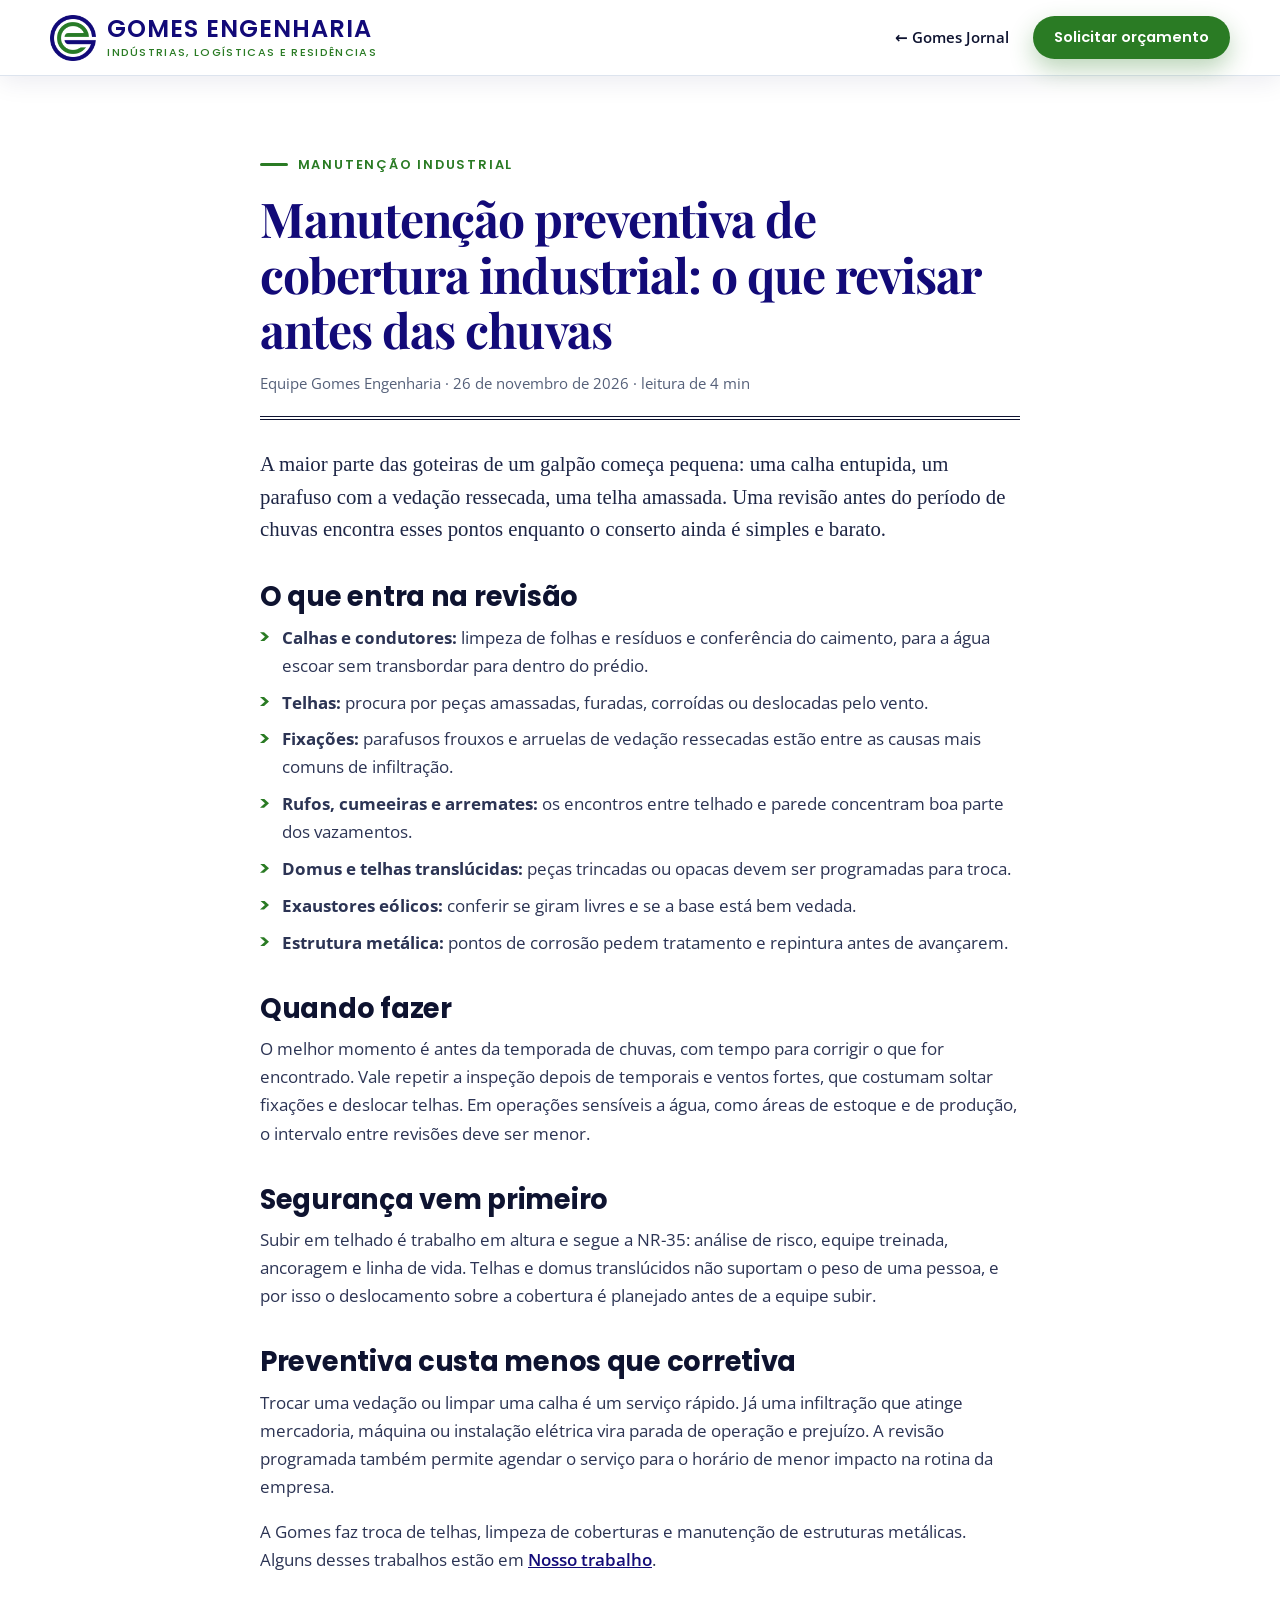
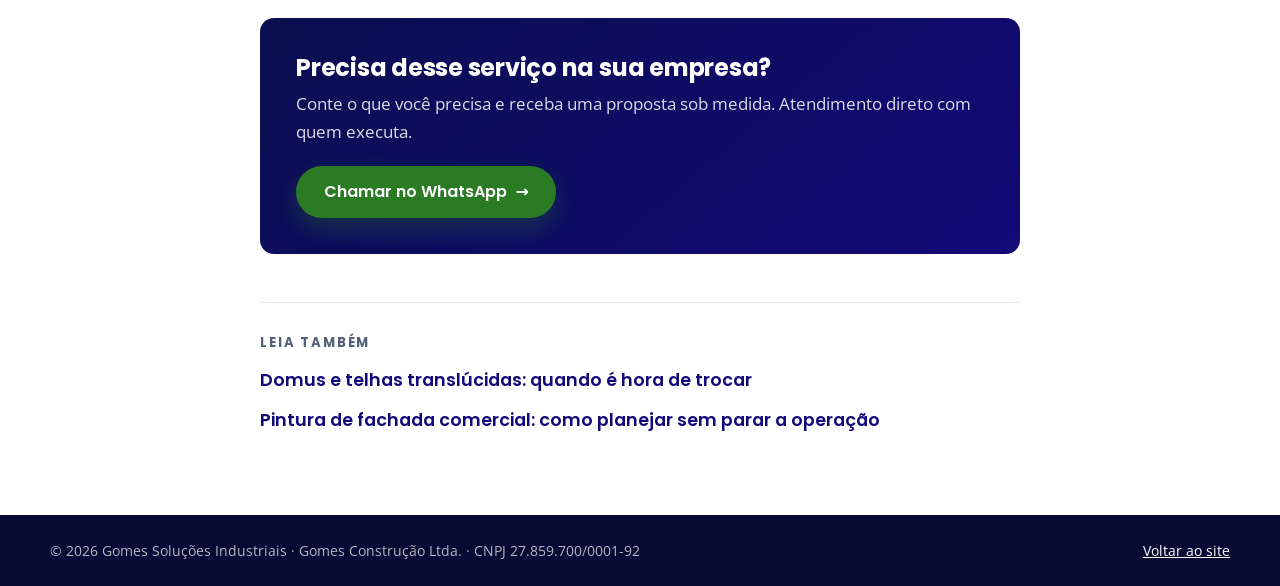
==== commit e808d0f1: "Gomes Jornal, carrossel de projetos e logos padronizados - Blog vira o Gomes Jornal: uma página por " ====
--- a/blog/manutencao-preventiva-de-cobertura-industrial.html
+++ b/blog/manutencao-preventiva-de-cobertura-industrial.html
@@ -14,7 +14,7 @@
   <meta property="og:site_name" content="Gomes Soluções Industriais">
   <meta property="og:title" content="Manutenção preventiva de cobertura industrial: o que revisar antes das chuvas">
   <meta property="og:description" content="Um roteiro do que inspecionar no telhado do galpão para chegar à temporada de chuvas sem goteiras nem paradas.">
-  <meta property="og:image" content="../assets/img/projetos/coberturas/capa.webp">
+  <meta property="og:image" content="../assets/img/og.jpg">
   <meta name="twitter:card" content="summary_large_image">
 
   <link rel="icon" type="image/png" href="../assets/img/marca/favicon.png">
@@ -22,8 +22,8 @@
 
   <link rel="preconnect" href="https://fonts.googleapis.com">
   <link rel="preconnect" href="https://fonts.gstatic.com" crossorigin>
-  <link href="https://fonts.googleapis.com/css2?family=Open+Sans:wght@400;600&family=Poppins:wght@500;600;700&display=swap" rel="stylesheet">
-  <link rel="stylesheet" href="../assets/css/style.css?v=5">
+  <link href="https://fonts.googleapis.com/css2?family=Open+Sans:wght@400;600&family=Playfair+Display:wght@700;800&family=Poppins:wght@500;600;700&display=swap" rel="stylesheet">
+  <link rel="stylesheet" href="../assets/css/style.css?v=7">
 
   <script type="application/ld+json">
   {
@@ -54,7 +54,7 @@
         <span class="brand-text"><strong>GOMES ENGENHARIA</strong><small>Indústrias, Logísticas e Residências</small></span>
       </a>
       <nav class="post-nav" aria-label="Principal">
-        <a class="post-voltar" href="../#blog">← Blog</a>
+        <a class="post-voltar" href="../#blog">← Gomes Jornal</a>
         <a class="btn btn-primary btn-sm" href="https://wa.me/5519989090391?text=Ol%C3%A1!%20Gostaria%20de%20solicitar%20um%20or%C3%A7amento." target="_blank" rel="noopener">Solicitar orçamento</a>
       </nav>
     </div>
@@ -65,10 +65,9 @@
       <p class="eyebrow">Manutenção industrial</p>
       <h1>Manutenção preventiva de cobertura industrial: o que revisar antes das chuvas</h1>
       <p class="artigo-meta">Equipe Gomes Engenharia · <time datetime="2026-11-26">26 de novembro de 2026</time> · leitura de 4 min</p>
-      <img class="artigo-capa" src="../assets/img/projetos/coberturas/capa.webp" alt="Cobertura metálica com exaustores eólicos em manutenção" width="800" height="600">
       <p class="artigo-lead">A maior parte das goteiras de um galpão começa pequena: uma calha entupida, um parafuso com a vedação ressecada, uma telha amassada. Uma revisão antes do período de chuvas encontra esses pontos enquanto o conserto ainda é simples e barato.</p>
       <div class="artigo-corpo">
-<h2>O que entra na revisão</h2>
+<h2 id="revisao">O que entra na revisão</h2>
 <ul>
   <li><strong>Calhas e condutores:</strong> limpeza de folhas e resíduos e conferência do caimento, para a água escoar sem transbordar para dentro do prédio.</li>
   <li><strong>Telhas:</strong> procura por peças amassadas, furadas, corroídas ou deslocadas pelo vento.</li>
@@ -85,7 +84,7 @@
 <h2>Segurança vem primeiro</h2>
 <p>Subir em telhado é trabalho em altura e segue a NR-35: análise de risco, equipe treinada, ancoragem e linha de vida. Telhas e domus translúcidos não suportam o peso de uma pessoa, e por isso o deslocamento sobre a cobertura é planejado antes de a equipe subir.</p>
 
-<h2>Preventiva custa menos que corretiva</h2>
+<h2 id="preventiva-custa-menos">Preventiva custa menos que corretiva</h2>
 <p>Trocar uma vedação ou limpar uma calha é um serviço rápido. Já uma infiltração que atinge mercadoria, máquina ou instalação elétrica vira parada de operação e prejuízo. A revisão programada também permite agendar o serviço para o horário de menor impacto na rotina da empresa.</p>
 <p>A Gomes faz troca de telhas, limpeza de coberturas e manutenção de estruturas metálicas. Alguns desses trabalhos estão em <a href="../#trabalho">Nosso trabalho</a>.</p>
       </div>
--- a/assets/css/style.css
+++ b/assets/css/style.css
@@ -269,7 +269,28 @@
 .pilares span { font-size: .92rem; color: var(--muted); line-height: 1.45; display: block; }
 
 /* ---------- nosso trabalho: um cartão quadrado por cliente ---------- */
-.acervo { display: grid; grid-template-columns: repeat(3, 1fr); gap: 1.5rem; }
+/* carrossel: uma linha só, 3 cartões por vez; passa sozinho, com as setas ou arrastando (assets/js/main.js) */
+.acervo {
+  --gap: 1.5rem; --por-vez: 3;
+  display: flex; gap: var(--gap); overflow-x: auto; overscroll-behavior-x: contain;
+  scroll-snap-type: x mandatory; scrollbar-width: none; cursor: grab;
+  padding: .5rem .25rem 2.25rem; margin: -.5rem -.25rem -1rem;   /* espaço para a sombra dos cartões não ser cortada */
+}
+.acervo::-webkit-scrollbar { display: none; }
+.acervo.is-arrastando { scroll-snap-type: none; cursor: grabbing; }
+.acervo.is-arrastando .pasta-card { pointer-events: none; }
+.acervo > .pasta-card { flex: 0 0 calc((100% - var(--gap) * (var(--por-vez) - 1)) / var(--por-vez)); scroll-snap-align: start; }
+.acervo-nav { display: flex; align-items: center; justify-content: space-between; gap: 1rem; margin-top: .25rem; }
+.acervo-dica { font-size: .85rem; color: var(--muted); }
+.acervo-setas { display: flex; gap: .6rem; }
+.acervo-seta {
+  width: 48px; height: 48px; border-radius: 50%; border: 1.5px solid var(--navy-700); background: #fff; color: var(--navy-700);
+  cursor: pointer; display: grid; place-items: center; transition: background-color .18s ease, color .18s ease, opacity .18s ease;
+}
+.acervo-seta:hover:not(:disabled) { background: var(--navy-700); color: #fff; }
+.acervo-seta:disabled { opacity: .3; cursor: default; }
+.acervo-seta svg { width: 22px; height: 22px; fill: none; stroke: currentColor; stroke-width: 2.4; stroke-linecap: round; stroke-linejoin: round; }
+html:not(.js) .acervo-nav { display: none; }
 .pasta-card {
   position: relative; isolation: isolate; display: grid; place-items: center; aspect-ratio: 1 / 1;
   width: 100%; padding: 1.25rem; border: 0; border-radius: 18px; overflow: hidden; cursor: pointer;
@@ -285,12 +306,13 @@
   transition: opacity .35s ease;
 }
 .pasta-card-frente { display: flex; flex-direction: column; align-items: center; gap: .7rem; }
+/* logo do cliente: sempre a mesma placa retangular (2:1), com o logo ocupando a placa inteira */
 .pasta-card-logo {
-  width: clamp(84px, 38%, 148px); aspect-ratio: 1 / 1; padding: 9%; border-radius: 50%; background: #fff;
-  display: grid; place-items: center; box-shadow: 0 14px 34px rgba(0, 0, 0, .35);
+  width: clamp(132px, 66%, 232px); aspect-ratio: 2 / 1; border-radius: 12px; overflow: hidden; background: #fff;
+  box-shadow: 0 14px 34px rgba(0, 0, 0, .38);
   transition: transform .35s cubic-bezier(.2, .7, .2, 1);
 }
-.pasta-card-logo img { width: 100%; height: 100%; object-fit: contain; border-radius: 50%; }
+.pasta-card-logo img { display: block; width: 100%; height: 100%; object-fit: cover; }
 .pasta-card-nome { font-family: var(--font-title); font-weight: 600; font-size: clamp(1.2rem, 1rem + 1vw, 1.7rem); line-height: 1.15; letter-spacing: -.01em; }
 .pasta-card-meta {
   font-size: .82rem; font-weight: 600; padding: .35rem .8rem; border-radius: 999px;
@@ -300,13 +322,10 @@
 button.pasta-card:hover::after { opacity: .82; }
 button.pasta-card:hover .pasta-card-logo, button.pasta-card:focus-visible .pasta-card-logo { transform: translateY(-5px) scale(1.06); }
 button.pasta-card:active .pasta-card-logo { transform: scale(.94); }
-/* logos que são uma palavra (não um símbolo redondo) ficam numa plaquinha retangular */
-.pasta-card-logo.is-larga { width: clamp(96px, 52%, 190px); aspect-ratio: 5 / 2; padding: 5% 7%; border-radius: 14px; }
-.pasta-card-logo.is-larga img { border-radius: 0; }
 .pasta-card-sub { font-size: .95rem; line-height: 1.35; color: rgba(255, 255, 255, .86); max-width: 24ch; }
 /* último cartão: chamada para orçamento */
 .pasta-card-cta {
-  cursor: default; padding: 1.75rem; place-items: center start; text-align: left;
+  cursor: default; padding: clamp(1.25rem, .8rem + 1.6vw, 2rem); place-items: center start; text-align: left;
   background: linear-gradient(140deg, var(--navy-900), var(--navy-700));
 }
 .pasta-card-cta::after { display: none; }
@@ -314,29 +333,118 @@
 .pasta-card-cta h3 { font-size: clamp(1.2rem, 1rem + .9vw, 1.5rem); margin: .6rem 0 0; }
 .pasta-card-cta p { margin: 0 0 .5rem; color: rgba(255, 255, 255, .82); font-size: .98rem; }
 
-/* ---------- blog: cartões na página inicial ---------- */
-.posts { display: grid; grid-template-columns: repeat(3, 1fr); gap: 1.75rem; }
-.post-card { display: flex; flex-direction: column; }
-.post-capa { display: block; border-radius: 16px; overflow: hidden; background: var(--navy-900); }
-.post-capa img { width: 100%; aspect-ratio: 16 / 10; object-fit: cover; transition: transform .45s ease, opacity .3s ease; }
-.post-card:hover .post-capa img { transform: scale(1.06); opacity: .86; }
-.post-info { padding: 1.1rem .15rem 0; display: flex; flex-direction: column; flex: 1; }
-.post-cat { font-family: var(--font-title); font-size: .72rem; font-weight: 600; letter-spacing: .12em; text-transform: uppercase; color: var(--green-400); margin-bottom: .5rem; }
-.post-info h3 { font-size: 1.25rem; font-weight: 600; line-height: 1.3; margin-bottom: .55rem; }
-.post-info h3 a { text-decoration: none; }
-.post-info h3 a:hover { text-decoration: underline; }
-.post-resumo { color: rgba(255, 255, 255, .7); font-size: .97rem; margin-bottom: 1rem; }
-.post-card .link-seta { margin-top: auto; align-self: flex-start; color: #fff; }
+/* ---------- blog na página inicial: "Gomes Jornal" ----------
+   Uma folha de jornal sobre o fundo escuro, com uma página por tema e 3 colunas.
+   No computador as colunas ficam lado a lado e a página vira como a de um jornal;
+   no celular as colunas ficam empilhadas e a página dobra de baixo para cima. */
+.gj {
+  --serifa: "Playfair Display", Georgia, "Times New Roman", serif;
+  --papel: #fbfaf5; --tinta: #0e1330; --fio: rgba(14, 19, 48, .22);
+  color: var(--tinta); background: var(--papel); border-radius: 6px; box-shadow: 0 30px 70px rgba(0, 0, 0, .45);
+  padding: clamp(1rem, .6rem + 1.6vw, 1.9rem) clamp(1rem, .5rem + 2vw, 2.2rem);
+}
+.gj-topo { display: grid; grid-template-columns: 1fr auto 1fr; align-items: center; gap: 1rem; padding-bottom: .9rem; border-bottom: 4px solid var(--tinta); }
+.gj-marca { display: flex; align-items: center; gap: .65rem; margin: 0; line-height: 1.2; }
+.gj-marca span { display: flex; flex-direction: column; }
+.gj-marca strong { font-family: var(--serifa); font-size: .82rem; letter-spacing: .1em; text-transform: uppercase; }
+.gj-marca small { font-size: .66rem; letter-spacing: .14em; text-transform: uppercase; color: var(--muted); }
+.gj-titulo { margin: 0; font-family: var(--serifa); font-weight: 800; font-size: clamp(2.3rem, 1.2rem + 4.6vw, 4.6rem); line-height: .95; letter-spacing: -.02em; text-transform: uppercase; color: var(--green-600); white-space: nowrap; }
+.section-dark .gj-titulo { color: var(--green-600); }
+.gj-titulo span { color: var(--navy-700); }
+.gj-data { margin: 0; justify-self: end; text-align: right; font-family: var(--serifa); font-size: .74rem; font-weight: 700; letter-spacing: .1em; text-transform: uppercase; }
+
+.gj-temas { display: flex; flex-wrap: wrap; justify-content: center; gap: .2rem 1.6rem; padding: .55rem 0; border-bottom: 1px solid var(--tinta); }
+.gj-tema {
+  position: relative; padding: .25rem .1rem .25rem 1rem; border: 0; background: none; cursor: pointer;
+  font-family: var(--serifa); font-weight: 700; font-size: 1rem; color: var(--tinta);
+}
+.gj-tema::before { content: ""; position: absolute; left: 0; top: 50%; width: 6px; height: 6px; margin-top: -3px; border-radius: 50%; background: var(--green-600); }
+.gj-tema:hover { color: var(--green-700); }
+.gj-tema.is-ativo { color: var(--green-700); text-decoration: underline; text-decoration-thickness: 2px; text-underline-offset: 6px; }
+
+.gj-palco { position: relative; touch-action: pan-y; cursor: grab; -webkit-user-select: none; user-select: none; }
+.gj-palco.is-arrastando { cursor: grabbing; }
+.gj-pagina { background: var(--papel); padding-top: .55rem; display: flex; flex-direction: column; }
+.gj-pagina + .gj-pagina { margin-top: 2rem; }
+.js .gj-palco { display: grid; }
+.js .gj-pagina { grid-area: 1 / 1; margin: 0; visibility: hidden; }
+.js .gj-pagina.is-atual { visibility: visible; }
+.js .gj-palco.is-virando > .gj-pagina { visibility: hidden; }
+
+.gj-info, .gj-rodape { display: flex; justify-content: space-between; gap: 1rem; margin: 0; text-transform: uppercase; letter-spacing: .09em; }
+.gj-info { font-size: .72rem; color: #4a556e; padding-bottom: .8rem; }
+.gj-info b { color: var(--green-700); }
+.gj-rodape { margin-top: 1rem; padding-top: .7rem; border-top: 1px solid var(--tinta); font-family: var(--serifa); font-size: .74rem; font-weight: 700; }
+.gj-colunas { flex: 1; display: grid; grid-template-columns: minmax(0, 1.42fr) minmax(0, 1fr) minmax(0, 1fr); }
+.gj-col { display: flex; flex-direction: column; padding: 0 clamp(.9rem, .4rem + 1.3vw, 1.5rem); border-left: 1px solid var(--tinta); }
+.gj-col:first-child { padding-left: 0; border-left: 0; }
+.gj-col:last-child { padding-right: 0; }
+.gj-rotulo { margin: 0 0 .5rem; font-family: var(--font-title); font-size: .68rem; font-weight: 600; letter-spacing: .14em; text-transform: uppercase; color: var(--green-700); }
+.gj-arte { display: block; width: 100%; aspect-ratio: 520 / 170; border: 1px solid var(--tinta); margin-bottom: .9rem; }
+.gj-col h3 { margin: 0 0 .6rem; font-family: var(--serifa); font-weight: 800; font-size: clamp(1.2rem, .95rem + .9vw, 1.6rem); line-height: 1.16; letter-spacing: -.01em; }
+.gj-manchete h3 { font-size: clamp(1.35rem, 1rem + 1.2vw, 1.85rem); }
+.gj-col h3 a { color: var(--tinta); text-decoration: none; }
+.gj-col h3 a:hover { text-decoration: underline; text-decoration-thickness: 2px; text-underline-offset: 4px; }
+.gj-col p, .gj-col li { font-size: .95rem; line-height: 1.6; color: #2c3454; }
+.gj-col p { margin: 0 0 .8rem; }
+.gj-col ul { display: grid; gap: .45rem; margin: 0 0 .8rem; }
+.gj-col li { position: relative; padding-left: 1.2rem; }
+.gj-col li::before { content: ""; position: absolute; left: 0; top: .5em; width: 8px; height: 8px; background: var(--green-600); clip-path: polygon(0 0, 45% 0, 100% 50%, 45% 100%, 0 100%, 55% 50%); }
+.gj-col .gj-pe { margin: auto 0 0; padding-top: .6rem; display: flex; justify-content: space-between; align-items: baseline; gap: .75rem; font-size: .7rem; letter-spacing: .08em; text-transform: uppercase; color: #5a6480; }
+.gj-ler { font-family: var(--font-title); font-weight: 600; font-size: .74rem; letter-spacing: .12em; color: var(--green-700); text-decoration: none; white-space: nowrap; }
+.gj-ler:hover { text-decoration: underline; }
+
+.gj-nav { display: flex; align-items: center; justify-content: space-between; gap: 1rem; margin-top: 1rem; }
+.gj-seta {
+  font-family: var(--font-title); font-weight: 600; font-size: .86rem; cursor: pointer; white-space: nowrap;
+  padding: .6rem 1.05rem; border-radius: 999px; border: 1.5px solid var(--navy-700); background: var(--navy-700); color: #fff;
+  transition: background-color .18s ease, opacity .18s ease;
+}
+.gj-seta:hover { background: var(--navy-900); }
+.gj-seta:disabled { opacity: .3; cursor: default; }
+.gj-dica { font-size: .78rem; color: var(--muted); text-align: center; }
+html:not(.js) .gj-nav, html:not(.js) .gj-temas { display: none; }
+
+/* virar a página: a metade que vira é uma folha com frente e verso */
+.gj-vira { position: absolute; inset: 0; z-index: 2; perspective: 2400px; --p: 0; }
+.gj-metade, .gj-face { position: absolute; overflow: hidden; background: var(--papel); }
+.gj-folha { position: absolute; transform-style: preserve-3d; will-change: transform; }
+.gj-face { inset: 0; -webkit-backface-visibility: hidden; backface-visibility: hidden; }
+.gj-clone { position: absolute !important; visibility: visible !important; margin: 0 !important; }
+.gj-metade::after, .gj-face::after { content: ""; position: absolute; inset: 0; pointer-events: none; opacity: 0; }
+/* horizontal (computador): dobra no meio, a metade direita vira para a esquerda */
+.gj-vira.is-h .gj-metade, .gj-vira.is-h .gj-folha { top: 0; bottom: 0; width: 50%; }
+.gj-vira.is-h .gj-esq { left: 0; }
+.gj-vira.is-h .gj-dir, .gj-vira.is-h .gj-folha { left: 50%; }
+.gj-vira.is-h .gj-folha { transform-origin: left center; }
+.gj-vira.is-h .gj-verso { transform: rotateY(180deg); }
+.gj-vira.is-h .gj-clone { top: 0; height: 100%; width: 200%; left: 0; }
+.gj-vira.is-h .gj-dir .gj-clone, .gj-vira.is-h .gj-frente .gj-clone { left: -100%; }
+.gj-vira.is-h .gj-frente::after { background: linear-gradient(90deg, rgba(7, 10, 51, .55), rgba(7, 10, 51, .05)); opacity: calc(var(--p) * .9); }
+.gj-vira.is-h .gj-verso::after { background: linear-gradient(270deg, rgba(7, 10, 51, .55), rgba(7, 10, 51, .05)); opacity: calc((1 - var(--p)) * .9); }
+.gj-vira.is-h .gj-dir::after { background: linear-gradient(90deg, rgba(7, 10, 51, .5), transparent 60%); opacity: calc((1 - var(--p)) * .8); }
+.gj-vira.is-h .gj-esq::after { background: linear-gradient(270deg, rgba(7, 10, 51, .5), transparent 60%); opacity: calc(var(--p) * .8); }
+/* vertical (celular): dobra no meio, a metade de baixo sobe */
+.gj-vira.is-v .gj-metade, .gj-vira.is-v .gj-folha { left: 0; right: 0; height: 50%; }
+.gj-vira.is-v .gj-esq { top: 0; }
+.gj-vira.is-v .gj-dir, .gj-vira.is-v .gj-folha { top: 50%; }
+.gj-vira.is-v .gj-folha { transform-origin: center top; }
+.gj-vira.is-v .gj-verso { transform: rotateX(180deg); }
+.gj-vira.is-v .gj-clone { left: 0; width: 100%; height: 200%; top: 0; }
+.gj-vira.is-v .gj-dir .gj-clone, .gj-vira.is-v .gj-frente .gj-clone { top: -100%; }
+.gj-vira.is-v .gj-frente::after { background: linear-gradient(180deg, rgba(7, 10, 51, .55), rgba(7, 10, 51, .05)); opacity: calc(var(--p) * .9); }
+.gj-vira.is-v .gj-verso::after { background: linear-gradient(0deg, rgba(7, 10, 51, .55), rgba(7, 10, 51, .05)); opacity: calc((1 - var(--p)) * .9); }
+.gj-vira.is-v .gj-dir::after { background: linear-gradient(180deg, rgba(7, 10, 51, .5), transparent 60%); opacity: calc((1 - var(--p)) * .8); }
+.gj-vira.is-v .gj-esq::after { background: linear-gradient(0deg, rgba(7, 10, 51, .5), transparent 60%); opacity: calc(var(--p) * .8); }
 
 /* ---------- blog: página do artigo (blog/*.html) ---------- */
 .post-nav { display: flex; align-items: center; gap: 1.5rem; }
 .post-voltar { font-weight: 600; font-size: .95rem; text-decoration: none; color: var(--ink); white-space: nowrap; }
 .post-voltar:hover { color: var(--green-600); }
 .artigo { width: min(100% - 2.5rem, 760px); margin-inline: auto; padding: clamp(2.5rem, 2rem + 3vw, 4.5rem) 0 clamp(3rem, 2rem + 4vw, 5rem); }
-.artigo h1 { font-size: clamp(1.9rem, 1.3rem + 2.6vw, 3rem); font-weight: 700; letter-spacing: -.02em; color: var(--navy-700); margin-bottom: .9rem; }
-.artigo-meta { color: var(--muted); font-size: .95rem; margin-bottom: 1.75rem; }
-.artigo-capa { width: 100%; aspect-ratio: 16 / 9; object-fit: cover; border-radius: var(--radius); box-shadow: var(--shadow); margin-bottom: 2rem; }
-.artigo-lead { font-size: 1.2rem; color: #2c3454; }
+.artigo h1 { font-family: "Playfair Display", Georgia, "Times New Roman", serif; font-size: clamp(1.9rem, 1.3rem + 2.6vw, 3rem); font-weight: 700; letter-spacing: -.02em; color: var(--navy-700); margin-bottom: .9rem; }
+.artigo-meta { color: var(--muted); font-size: .95rem; margin-bottom: 1.75rem; padding-bottom: 1.25rem; border-bottom: 4px double var(--ink); }
+.artigo-lead { font-family: Georgia, "Times New Roman", Times, serif; font-size: 1.3rem; line-height: 1.55; color: #1d2545; }
 .artigo-corpo h2 { font-size: clamp(1.35rem, 1.1rem + 1vw, 1.7rem); color: var(--ink); margin: 2.25rem 0 .7rem; }
 .artigo-corpo p { color: #2c3454; }
 .artigo-corpo ul { display: grid; gap: .55rem; margin: 0 0 1.25rem; }
@@ -381,11 +489,9 @@
 .pasta .pasta-fechar { position: absolute; top: .9rem; right: 1.4rem; z-index: 2; background: var(--navy-900); box-shadow: 0 6px 18px rgba(7, 10, 51, .3); }
 .pasta .pasta-fechar:hover { background: var(--navy-700); }
 .pasta-topo { display: flex; align-items: center; gap: 1.1rem; margin-bottom: 1.5rem; padding-right: 3.5rem; }
-.pasta-logo { flex: none; width: 76px; height: 76px; padding: 8px; border-radius: 50%; background: #fff; border: 1px solid var(--line); box-shadow: var(--shadow); }
-.pasta-logo img { width: 100%; height: 100%; object-fit: contain; border-radius: 50%; }
+.pasta-logo { flex: none; width: 148px; aspect-ratio: 2 / 1; border-radius: 10px; overflow: hidden; background: #fff; border: 1px solid var(--line); box-shadow: var(--shadow); }
+.pasta-logo img { display: block; width: 100%; height: 100%; object-fit: cover; }
 .pasta-logo[hidden] { display: none; }
-.pasta-logo.is-larga { width: auto; height: 64px; padding: 10px 14px; border-radius: 14px; }
-.pasta-logo.is-larga img { width: auto; border-radius: 0; }
 #pasta-descricao[hidden], #pasta-itens:empty { display: none; }
 .pasta-topo h2 { margin: 0; color: var(--navy-700); }
 .pasta-local { margin: 0 0 .2rem; font-family: var(--font-title); font-size: .76rem; font-weight: 600; letter-spacing: .12em; text-transform: uppercase; color: var(--green-600); }
@@ -408,7 +514,8 @@
 .pasta-video { margin: 0; }
 .pasta-video video { display: block; width: 100%; aspect-ratio: 16 / 9; border-radius: 12px; background: var(--navy-950); object-fit: cover; }
 .pasta-video figcaption { margin-top: .5rem; font-size: .92rem; font-weight: 600; color: var(--ink); }
-.pasta-fotos { display: grid; grid-template-columns: repeat(3, minmax(0, 1fr)); gap: .7rem; }
+.pasta-grade { display: grid; grid-template-columns: repeat(3, minmax(0, 1fr)); gap: .7rem; }
+.pasta-sub-local { margin: -.5rem 0 1rem; color: var(--muted); font-size: .92rem; }
 .pasta-foto { padding: 0; border: 0; border-radius: 10px; overflow: hidden; cursor: zoom-in; background: var(--navy-900); aspect-ratio: 4 / 3; }
 .pasta-foto img { width: 100%; height: 100%; object-fit: cover; transition: transform .4s ease, opacity .3s ease; }
 .pasta-foto:hover img, .pasta-foto:focus-visible img { transform: scale(1.07); opacity: .85; }
@@ -658,7 +765,10 @@
   .hero-head { align-self: auto; }
   .stage { width: min(440px, 88vw); margin: .25rem auto 1.5rem; }
 
-  .acervo, .projetos, .posts { grid-template-columns: repeat(2, 1fr); }
+  .acervo { --por-vez: 2; }
+  .projetos { grid-template-columns: repeat(2, 1fr); }
+  .gj-topo { grid-template-columns: 1fr; justify-items: center; text-align: center; gap: .5rem; }
+  .gj-data { justify-self: center; text-align: center; }
   .split, .contato { grid-template-columns: 1fr; }
   .split-media { max-width: 520px; }
   .footer-grid { grid-template-columns: 1fr 1fr; }
@@ -685,22 +795,24 @@
   .stat { border-left: 0; border-top: 1px solid var(--line); padding: 1.25rem 1.5rem; }
   .stat:first-child { border-top: 0; }
   .projetos { grid-template-columns: 1fr; }
-  .acervo { gap: .9rem; }
+  .acervo { --gap: .9rem; --por-vez: 1.25; }
   .pasta-card { padding: .8rem; border-radius: 14px; }
   .pasta-card-frente { gap: .45rem; }
-  .pasta-card-meta { display: none; }
-  .pasta-card-logo { width: clamp(52px, 36%, 84px); }
-  .pasta-card-logo.is-larga { width: clamp(84px, 62%, 130px); }
-  .pasta-card-nome { font-size: 1.05rem; }
-  .pasta-card-sub { font-size: .78rem; line-height: 1.3; }
-  .pasta-card-cta { grid-column: 1 / -1; aspect-ratio: auto; padding: 1.5rem; }
-  .posts { grid-template-columns: 1fr; gap: 2.25rem; }
+  .acervo-dica { font-size: .78rem; }
+  .gj-colunas { grid-template-columns: 1fr; }
+  .gj-col, .gj-col:first-child, .gj-col:last-child { padding: 1rem 0 .9rem; border-left: 0; border-top: 1px solid var(--tinta); }
+  .gj-col:first-child { padding-top: 0; border-top: 0; }
+  .gj-info { flex-direction: column; gap: .15rem; }
+  .gj-info span:last-child { display: none; }
+  .gj-temas { gap: .1rem 1.1rem; }
+  .gj-dica { display: none; }
+  .gj-seta { font-size: .8rem; padding: .6rem .85rem; }
   .post-nav .btn { display: none; }
   .pasta { padding: .6rem; }
   .pasta-painel { max-height: calc(100vh - 1.2rem); max-height: calc(100dvh - 1.2rem); border-radius: 16px; }
-  .pasta-logo { width: 60px; height: 60px; padding: 6px; }
+  .pasta-logo { width: 112px; }
   .pasta-texto ul, .pasta-videos { grid-template-columns: 1fr; }
-  .pasta-fotos { gap: .5rem; }
+  .pasta-grade { gap: .5rem; }
   .pasta .pasta-fechar { top: .6rem; right: .6rem; width: 44px; height: 44px; }
   .pilares { grid-template-columns: 1fr; }
   .badge-anos { left: .75rem; bottom: .75rem; }
